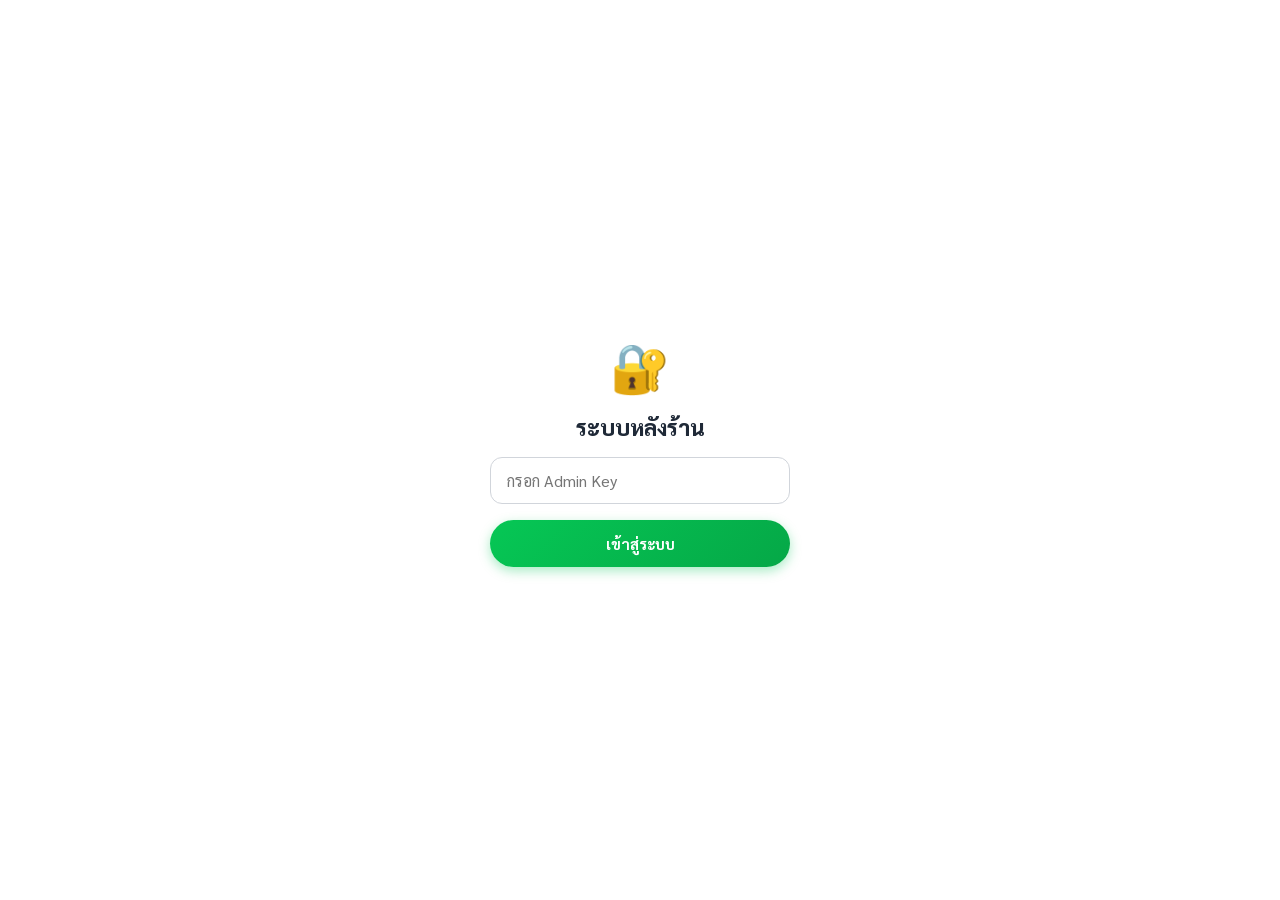
==== admin.html @ d2dc64ea "Add files via upload" ====
<!DOCTYPE html>
<html lang="th">
<head>
  <meta charset="UTF-8">
  <meta name="viewport" content="width=device-width, initial-scale=1.0">
  <title>Admin - ระบบหลังร้าน</title>
  <link rel="stylesheet" href="css/style.css">
  <style>
    body { max-width: 100%; background: var(--color-gray-100); }
    .filter-bar {
      display: flex; gap: 8px; padding: 12px 16px;
      background: white; align-items: center;
      border-bottom: 1px solid var(--color-gray-100);
      flex-wrap: wrap;
    }
    .filter-date {
      flex: 1; min-width: 140px;
      border: 1.5px solid var(--color-gray-200, #E5E7EB);
      border-radius: 8px; padding: 8px 10px;
      font-family: var(--font-main); font-size: 14px;
      color: var(--color-gray-900);
    }
    .btn-refresh {
      background: var(--color-primary); color: white;
      border: none; border-radius: 8px;
      padding: 8px 16px; font-family: var(--font-main);
      font-size: 14px; font-weight: 700; cursor: pointer;
    }
    .tab-bar {
      display: flex; background: white;
      border-bottom: 1px solid var(--color-gray-100);
    }
    .tab-btn-admin {
      flex: 1; padding: 12px;
      font-family: var(--font-main); font-size: 14px; font-weight: 600;
      border: none; background: none; cursor: pointer;
      color: var(--color-gray-500);
      border-bottom: 2px solid transparent;
    }
    .tab-btn-admin.active { color: var(--color-primary); border-bottom-color: var(--color-primary); }
    .tab-content { display: none; }
    .tab-content.active { display: block; }

    /* Menu toggle */
    .menu-admin-item {
      background: white; border-radius: 12px;
      padding: 14px; display: flex; align-items: center; gap: 12px;
      box-shadow: var(--shadow-card); margin-bottom: 8px;
    }
    .menu-admin-img {
      width: 52px; height: 52px; border-radius: 8px;
      object-fit: cover; background: var(--color-gray-100);
      flex-shrink: 0; font-size: 26px;
      display: flex; align-items: center; justify-content: center;
    }
    .menu-admin-info { flex: 1; }
    .menu-admin-name { font-weight: 700; font-size: 15px; }
    .menu-admin-price { font-size: 13px; color: var(--color-primary-dark); font-weight: 600; }
    .toggle-switch {
      position: relative; width: 48px; height: 26px;
      flex-shrink: 0;
    }
    .toggle-switch input { opacity: 0; width: 0; height: 0; }
    .toggle-slider {
      position: absolute; inset: 0;
      background: var(--color-gray-300);
      border-radius: 13px; cursor: pointer;
      transition: .2s;
    }
    .toggle-slider::before {
      content: ''; position: absolute;
      height: 20px; width: 20px;
      left: 3px; bottom: 3px;
      background: white; border-radius: 50%;
      transition: .2s; box-shadow: 0 1px 4px rgba(0,0,0,0.2);
    }
    input:checked + .toggle-slider { background: var(--color-primary); }
    input:checked + .toggle-slider::before { transform: translateX(22px); }

    #admin-login {
      position: fixed; inset: 0; background: white;
      display: flex; flex-direction: column;
      align-items: center; justify-content: center; gap: 16px;
      z-index: 999; padding: 32px;
    }
  </style>
</head>
<body>

<!-- Login Gate -->
<div id="admin-login">
  <div style="font-size:48px;">🔐</div>
  <h1 style="font-size:22px; font-weight:800;">ระบบหลังร้าน</h1>
  <input type="password" id="admin-key-input" placeholder="กรอก Admin Key"
    style="
      width:100%; max-width:300px; padding:12px 16px;
      border:1.5px solid var(--color-gray-300); border-radius:12px;
      font-family:var(--font-main); font-size:16px;
    ">
  <button onclick="AdminPage.login()" class="btn btn-primary" style="max-width:300px;">
    เข้าสู่ระบบ
  </button>
  <div id="login-error" style="color:var(--color-danger);font-size:14px;display:none;">
    Admin Key ไม่ถูกต้อง
  </div>
</div>

<!-- Admin UI -->
<div id="admin-ui" style="display:none;">

  <!-- Header -->
  <div class="admin-header">
    <div class="admin-title">🏪 ระบบหลังร้าน</div>
    <div class="admin-subtitle" id="admin-date">วันนี้</div>
  </div>

  <!-- Stats -->
  <div class="stats-grid" id="stats-grid">
    <div class="stat-card">
      <div class="stat-label">ออเดอร์วันนี้</div>
      <div class="stat-value" id="stat-orders">–</div>
      <div class="stat-unit">รายการ</div>
    </div>
    <div class="stat-card">
      <div class="stat-label">ยอดขาย</div>
      <div class="stat-value" id="stat-revenue">–</div>
      <div class="stat-unit">บาท</div>
    </div>
    <div class="stat-card">
      <div class="stat-label">กำลังทำ</div>
      <div class="stat-value cooking" id="stat-cooking" style="color:var(--color-secondary)">–</div>
      <div class="stat-unit">รายการ</div>
    </div>
    <div class="stat-card">
      <div class="stat-label">เสร็จแล้ว</div>
      <div class="stat-value" id="stat-done" style="color:var(--color-success)">–</div>
      <div class="stat-unit">รายการ</div>
    </div>
  </div>

  <!-- Filter -->
  <div class="filter-bar">
    <input type="date" class="filter-date" id="filter-date">
    <button class="btn-refresh" onclick="AdminPage.loadOrders()">🔄 โหลด</button>
    <a href="kitchen.html" style="
      background:var(--color-dark); color:white; border-radius:8px;
      padding:8px 14px; font-size:14px; font-weight:700;
    ">👨‍🍳 จอครัว</a>
  </div>

  <!-- Tabs -->
  <div class="tab-bar">
    <button class="tab-btn-admin active" onclick="AdminPage.switchTab('orders', this)">📋 ออเดอร์</button>
    <button class="tab-btn-admin" onclick="AdminPage.switchTab('menu', this)">🍽️ เมนู</button>
  </div>

  <!-- Orders Tab -->
  <div class="tab-content active" id="tab-orders">
    <div class="orders-section" id="orders-list" style="padding-top:16px;">
      <div class="text-center" style="padding:40px;"><div class="loading-spinner" style="margin:0 auto;"></div></div>
    </div>
  </div>

  <!-- Menu Tab -->
  <div class="tab-content" id="tab-menu">
    <div style="padding:16px;" id="menu-admin-list">
      <div class="text-center" style="padding:40px;"><div class="loading-spinner" style="margin:0 auto;"></div></div>
    </div>
  </div>

</div>

<script src="js/cart.js"></script>
<script src="js/api.js"></script>
<script src="js/app.js"></script>
<script>
const AdminPage = (() => {
  let adminKey = '';

  const STATUS_LABELS = {
    pending: { label: 'รอยืนยัน', badge: 'badge-pending', next: 'cooking', nextLabel: '▶ เริ่มทำ' },
    paid:    { label: 'ชำระแล้ว', badge: 'badge-paid',    next: 'cooking', nextLabel: '▶ เริ่มทำ' },
    cooking: { label: 'กำลังทำ',  badge: 'badge-cooking', next: 'done',    nextLabel: '✅ เสร็จแล้ว' },
    done:    { label: 'เสร็จแล้ว',badge: 'badge-done',    next: null,      nextLabel: '' },
  };

  function login() {
    const key = document.getElementById('admin-key-input').value.trim();
    if (!key) return;
    adminKey = key;
    APP_CONFIG.ADMIN_KEY = key;

    // Test with API
    API.getSalesReport(key).then(() => {
      document.getElementById('admin-login').style.display = 'none';
      document.getElementById('admin-ui').style.display = 'block';
      loadAll();
    }).catch(() => {
      document.getElementById('login-error').style.display = 'block';
      adminKey = '';
    });
  }

  function loadAll() {
    // Set today's date
    const today = new Date().toISOString().slice(0, 10);
    document.getElementById('filter-date').value = today;
    document.getElementById('admin-date').textContent = formatDate(today);

    loadOrders();
    loadMenu();
  }

  async function loadOrders() {
    const dateEl = document.getElementById('filter-date');
    const date = dateEl.value;
    const container = document.getElementById('orders-list');
    container.innerHTML = `<div class="text-center" style="padding:40px;"><div class="loading-spinner" style="margin:0 auto;"></div></div>`;

    try {
      const result = await API.getOrders(adminKey, date);
      const { orders, stats } = result;

      // Update stats
      document.getElementById('stat-orders').textContent = stats.totalOrders;
      document.getElementById('stat-revenue').textContent = Math.round(stats.totalRevenue).toLocaleString('th-TH');
      document.getElementById('stat-cooking').textContent = orders.filter(o => o.status === 'cooking').length;
      document.getElementById('stat-done').textContent = orders.filter(o => o.status === 'done').length;

      if (orders.length === 0) {
        container.innerHTML = `<div class="text-center" style="padding:60px; color:var(--color-gray-500);">ไม่มีออเดอร์วันนี้</div>`;
        return;
      }

      container.innerHTML = orders.map(o => {
        const s = STATUS_LABELS[o.status] || STATUS_LABELS.pending;
        const items = (o.items || []).map(i => `${i.menuName} × ${i.quantity}`).join(', ');
        return `
          <div class="order-card status-${o.status}" id="oc-${o.orderId}">
            <div class="order-card-header">
              <div>
                <div class="order-card-id">#${o.orderId}</div>
                <div class="order-card-time">${formatTime(o.createdAt)} · ${o.customerName}</div>
              </div>
              <span class="status-badge ${s.badge}">${s.label}</span>
            </div>
            <div class="order-card-body">
              <div class="order-card-items">${items}</div>
              ${o.note ? `<div style="font-size:12px;color:var(--color-gray-500);margin-top:4px;">📝 ${o.note}</div>` : ''}
              <div class="order-card-total">${formatPrice(o.totalPrice)}
                <span style="font-size:12px;font-weight:400;color:${o.paymentStatus==='paid'?'var(--color-success)':'var(--color-warning)'}">
                  · ${o.paymentStatus === 'paid' ? '✅ ชำระแล้ว' : '⏳ รอชำระ'}
                </span>
              </div>
            </div>
            <div class="order-card-footer">
              ${s.next ? `<button class="btn-sm btn-sm-primary" onclick="AdminPage.updateStatus('${o.orderId}','${s.next}')">${s.nextLabel}</button>` : ''}
              <button class="btn-sm btn-sm-outline" onclick="AdminPage.loadOrders()">🔄</button>
            </div>
          </div>
        `;
      }).join('');

    } catch(err) {
      container.innerHTML = `<div class="text-center" style="padding:40px; color:var(--color-danger);">โหลดไม่สำเร็จ: ${err.message}</div>`;
    }
  }

  async function loadMenu() {
    const container = document.getElementById('menu-admin-list');
    try {
      const result = await API.getMenu(true);
      const items = result.items || [];
      container.innerHTML = items.map(item => `
        <div class="menu-admin-item">
          <div class="menu-admin-img">
            ${item.image_url
              ? `<img src="${item.image_url}" alt="${item.name}" style="width:52px;height:52px;object-fit:cover;border-radius:8px;">`
              : '🍽️'}
          </div>
          <div class="menu-admin-info">
            <div class="menu-admin-name">${item.name}</div>
            <div class="menu-admin-price">${formatPrice(item.price)}</div>
          </div>
          <label class="toggle-switch">
            <input type="checkbox" ${item.status === 'active' ? 'checked' : ''}
              onchange="AdminPage.toggleMenu('${item.id}', this.checked)">
            <span class="toggle-slider"></span>
          </label>
        </div>
      `).join('');
    } catch(err) {
      container.innerHTML = `<div style="color:var(--color-danger);">โหลดเมนูไม่สำเร็จ</div>`;
    }
  }

  async function updateStatus(orderId, status) {
    try {
      await API.updateOrderStatus(adminKey, orderId, status);
      Toast.success('อัปเดตสถานะแล้ว');
      loadOrders();
    } catch(err) {
      Toast.error('เกิดข้อผิดพลาด: ' + err.message);
    }
  }

  async function toggleMenu(menuId, isActive) {
    try {
      const status = isActive ? 'active' : 'inactive';
      await API.updateMenuStatus(adminKey, menuId, status);
      Toast.success(isActive ? 'เปิดใช้งานเมนูแล้ว' : 'ปิดเมนูแล้ว');
    } catch(err) {
      Toast.error('เกิดข้อผิดพลาด');
      loadMenu(); // revert
    }
  }

  function switchTab(tab, btn) {
    document.querySelectorAll('.tab-btn-admin').forEach(b => b.classList.remove('active'));
    document.querySelectorAll('.tab-content').forEach(t => t.classList.remove('active'));
    btn.classList.add('active');
    document.getElementById('tab-' + tab).classList.add('active');
  }

  // Auto-refresh orders every 60s
  setInterval(() => {
    if (adminKey) loadOrders();
  }, 60000);

  document.addEventListener('DOMContentLoaded', () => {
    document.getElementById('admin-key-input').addEventListener('keydown', e => {
      if (e.key === 'Enter') login();
    });
  });

  return { login, loadOrders, loadMenu, updateStatus, toggleMenu, switchTab };
})();
</script>
</body>
</html>
---- css/style.css ----
/* =============================================
   LINE Mini App Restaurant System - style.css
   ============================================= */

@import url('https://fonts.googleapis.com/css2?family=Sarabun:wght@300;400;500;600;700&family=Noto+Sans+Thai:wght@300;400;500;600;700&display=swap');

:root {
  --color-primary: #06C755;
  --color-primary-dark: #05A847;
  --color-primary-light: #E8F9EE;
  --color-secondary: #FF6B35;
  --color-dark: #1A1A2E;
  --color-gray-900: #1F2937;
  --color-gray-700: #374151;
  --color-gray-500: #6B7280;
  --color-gray-300: #D1D5DB;
  --color-gray-100: #F3F4F6;
  --color-white: #FFFFFF;
  --color-danger: #EF4444;
  --color-warning: #F59E0B;
  --color-info: #3B82F6;
  --color-success: #10B981;

  --font-main: 'Sarabun', 'Noto Sans Thai', sans-serif;

  --shadow-sm: 0 1px 3px rgba(0,0,0,0.08);
  --shadow-md: 0 4px 12px rgba(0,0,0,0.1);
  --shadow-lg: 0 8px 24px rgba(0,0,0,0.12);
  --shadow-card: 0 2px 8px rgba(0,0,0,0.06);

  --radius-sm: 8px;
  --radius-md: 12px;
  --radius-lg: 16px;
  --radius-xl: 24px;
  --radius-full: 9999px;

  --bottom-nav-height: 64px;
  --header-height: 56px;
  --safe-area-bottom: env(safe-area-inset-bottom, 0px);
}

/* ===== RESET & BASE ===== */
*, *::before, *::after { box-sizing: border-box; margin: 0; padding: 0; }

html {
  font-size: 16px;
  -webkit-text-size-adjust: 100%;
}

body {
  font-family: var(--font-main);
  background: var(--color-gray-100);
  color: var(--color-gray-900);
  min-height: 100vh;
  max-width: 480px;
  margin: 0 auto;
  position: relative;
  overflow-x: hidden;
}

img { max-width: 100%; display: block; }
a { text-decoration: none; color: inherit; }
button { font-family: inherit; cursor: pointer; border: none; background: none; }
input, select, textarea { font-family: inherit; }

/* ===== LOADING SCREEN ===== */
.loading-screen {
  position: fixed; inset: 0;
  background: var(--color-white);
  display: flex; flex-direction: column;
  align-items: center; justify-content: center;
  z-index: 9999;
  gap: 16px;
}

.loading-logo {
  width: 80px; height: 80px;
  background: var(--color-primary);
  border-radius: var(--radius-xl);
  display: flex; align-items: center; justify-content: center;
  font-size: 40px;
  animation: pulse 1.5s ease-in-out infinite;
}

@keyframes pulse {
  0%, 100% { transform: scale(1); }
  50% { transform: scale(1.05); }
}

.loading-spinner {
  width: 32px; height: 32px;
  border: 3px solid var(--color-gray-200, #E5E7EB);
  border-top-color: var(--color-primary);
  border-radius: 50%;
  animation: spin 0.8s linear infinite;
}

@keyframes spin { to { transform: rotate(360deg); } }

/* ===== HEADER ===== */
.app-header {
  position: sticky; top: 0; z-index: 100;
  background: var(--color-white);
  height: var(--header-height);
  display: flex; align-items: center; justify-content: space-between;
  padding: 0 16px;
  box-shadow: var(--shadow-sm);
}

.header-title {
  font-size: 18px; font-weight: 700;
  color: var(--color-gray-900);
}

.header-back {
  width: 36px; height: 36px;
  display: flex; align-items: center; justify-content: center;
  border-radius: var(--radius-full);
  color: var(--color-gray-700);
  font-size: 20px;
}

.header-action {
  position: relative;
  width: 36px; height: 36px;
  display: flex; align-items: center; justify-content: center;
}

.cart-badge {
  position: absolute; top: 0; right: 0;
  background: var(--color-danger);
  color: white;
  width: 18px; height: 18px;
  border-radius: var(--radius-full);
  font-size: 11px; font-weight: 700;
  display: flex; align-items: center; justify-content: center;
  display: none;
}

.cart-badge.show { display: flex; }

/* ===== BOTTOM NAVIGATION ===== */
.bottom-nav {
  position: fixed; bottom: 0; left: 50%; transform: translateX(-50%);
  width: 100%; max-width: 480px;
  background: var(--color-white);
  border-top: 1px solid var(--color-gray-200, #E5E7EB);
  height: calc(var(--bottom-nav-height) + var(--safe-area-bottom));
  padding-bottom: var(--safe-area-bottom);
  display: flex;
  z-index: 100;
  box-shadow: 0 -4px 12px rgba(0,0,0,0.08);
}

.nav-item {
  flex: 1;
  display: flex; flex-direction: column;
  align-items: center; justify-content: center;
  gap: 4px;
  color: var(--color-gray-500);
  font-size: 12px; font-weight: 500;
  transition: color 0.2s;
  position: relative;
}

.nav-item.active { color: var(--color-primary); }
.nav-item .nav-icon { font-size: 22px; }

.nav-cart-badge {
  position: absolute; top: 6px; right: calc(50% - 18px);
  background: var(--color-danger);
  color: white;
  min-width: 16px; height: 16px;
  border-radius: var(--radius-full);
  font-size: 10px; font-weight: 700;
  display: none; align-items: center; justify-content: center;
  padding: 0 4px;
}

.nav-cart-badge.show { display: flex; }

/* ===== PAGE WRAPPER ===== */
.page {
  min-height: 100vh;
  padding-bottom: calc(var(--bottom-nav-height) + var(--safe-area-bottom) + 16px);
}

.page-content { padding: 0 16px 16px; }

/* ===== HERO BANNER ===== */
.hero-banner {
  background: linear-gradient(135deg, #06C755 0%, #05A847 50%, #048A3A 100%);
  padding: 24px 16px 32px;
  color: white;
  position: relative;
  overflow: hidden;
}

.hero-banner::before {
  content: '';
  position: absolute; top: -40px; right: -40px;
  width: 200px; height: 200px;
  border-radius: 50%;
  background: rgba(255,255,255,0.08);
}

.hero-banner::after {
  content: '';
  position: absolute; bottom: -60px; left: -30px;
  width: 160px; height: 160px;
  border-radius: 50%;
  background: rgba(255,255,255,0.05);
}

.hero-greeting {
  font-size: 14px; opacity: 0.9; margin-bottom: 4px;
}

.hero-title {
  font-size: 24px; font-weight: 700; margin-bottom: 8px;
}

.hero-subtitle {
  font-size: 13px; opacity: 0.8;
}

/* ===== CATEGORY TABS ===== */
.category-tabs {
  display: flex;
  gap: 8px;
  padding: 16px 16px 0;
  overflow-x: auto;
  scrollbar-width: none;
  -ms-overflow-style: none;
}

.category-tabs::-webkit-scrollbar { display: none; }

.tab-btn {
  flex-shrink: 0;
  padding: 8px 16px;
  border-radius: var(--radius-full);
  font-size: 13px; font-weight: 600;
  background: var(--color-white);
  color: var(--color-gray-600, #4B5563);
  border: 1.5px solid var(--color-gray-200, #E5E7EB);
  transition: all 0.2s;
  white-space: nowrap;
}

.tab-btn.active {
  background: var(--color-primary);
  color: white;
  border-color: var(--color-primary);
}

/* ===== MENU GRID ===== */
.menu-section { padding: 16px 16px 0; }

.section-title {
  font-size: 16px; font-weight: 700;
  color: var(--color-gray-900);
  margin-bottom: 12px;
}

.menu-grid {
  display: grid;
  grid-template-columns: repeat(2, 1fr);
  gap: 12px;
}

/* ===== MENU CARD ===== */
.menu-card {
  background: var(--color-white);
  border-radius: var(--radius-lg);
  overflow: hidden;
  box-shadow: var(--shadow-card);
  transition: transform 0.2s, box-shadow 0.2s;
  position: relative;
}

.menu-card:active { transform: scale(0.98); }

.menu-card-img-wrap {
  width: 100%; aspect-ratio: 1;
  background: var(--color-gray-100);
  overflow: hidden;
  position: relative;
}

.menu-card-img-wrap img {
  width: 100%; height: 100%;
  object-fit: cover;
  transition: transform 0.3s;
}

.menu-card:hover .menu-card-img-wrap img { transform: scale(1.04); }

.menu-card-img-placeholder {
  width: 100%; height: 100%;
  display: flex; align-items: center; justify-content: center;
  font-size: 48px;
  background: linear-gradient(135deg, #f0fdf4, #dcfce7);
}

.menu-card-body { padding: 10px 12px 12px; }

.menu-card-name {
  font-size: 13px; font-weight: 600;
  color: var(--color-gray-900);
  line-height: 1.3;
  margin-bottom: 4px;
  display: -webkit-box;
  -webkit-line-clamp: 2;
  -webkit-box-orient: vertical;
  overflow: hidden;
}

.menu-card-desc {
  font-size: 11px;
  color: var(--color-gray-500);
  margin-bottom: 8px;
  display: -webkit-box;
  -webkit-line-clamp: 1;
  -webkit-box-orient: vertical;
  overflow: hidden;
}

.menu-card-footer {
  display: flex; align-items: center; justify-content: space-between;
}

.menu-card-price {
  font-size: 16px; font-weight: 700;
  color: var(--color-primary-dark);
}

.menu-card-price span { font-size: 11px; font-weight: 400; color: var(--color-gray-500); }

/* ===== ADD TO CART BUTTON ===== */
.btn-add-cart {
  width: 32px; height: 32px;
  border-radius: var(--radius-full);
  background: var(--color-primary);
  color: white;
  font-size: 20px;
  display: flex; align-items: center; justify-content: center;
  box-shadow: 0 2px 8px rgba(6,199,85,0.4);
  transition: all 0.2s;
  line-height: 1;
}

.btn-add-cart:active { transform: scale(0.9); }

/* Item counter in card */
.item-counter {
  display: none;
  align-items: center; gap: 4px;
}

.item-counter.show { display: flex; }

.counter-btn {
  width: 28px; height: 28px;
  border-radius: var(--radius-full);
  background: var(--color-gray-100);
  color: var(--color-gray-700);
  font-size: 16px;
  display: flex; align-items: center; justify-content: center;
  font-weight: 700;
  transition: background 0.15s;
}

.counter-btn:active { background: var(--color-gray-300); }

.counter-minus { background: var(--color-primary-light); color: var(--color-primary-dark); }
.counter-plus { background: var(--color-primary); color: white; }

.counter-qty {
  font-size: 14px; font-weight: 700;
  min-width: 24px; text-align: center;
  color: var(--color-gray-900);
}

/* ===== CART PAGE ===== */
.cart-empty {
  text-align: center; padding: 80px 24px;
}

.cart-empty-icon { font-size: 64px; margin-bottom: 16px; }
.cart-empty-title { font-size: 18px; font-weight: 700; margin-bottom: 8px; }
.cart-empty-text { font-size: 14px; color: var(--color-gray-500); }

.cart-list { display: flex; flex-direction: column; gap: 0; }

.cart-item {
  background: var(--color-white);
  display: flex; align-items: center; gap: 12px;
  padding: 14px 16px;
  border-bottom: 1px solid var(--color-gray-100);
  animation: slideIn 0.2s ease-out;
}

@keyframes slideIn {
  from { opacity: 0; transform: translateX(-10px); }
  to { opacity: 1; transform: translateX(0); }
}

.cart-item-img {
  width: 56px; height: 56px;
  border-radius: var(--radius-md);
  object-fit: cover;
  background: var(--color-gray-100);
  flex-shrink: 0;
}

.cart-item-info { flex: 1; min-width: 0; }

.cart-item-name {
  font-size: 14px; font-weight: 600;
  color: var(--color-gray-900);
  margin-bottom: 4px;
  white-space: nowrap; overflow: hidden; text-overflow: ellipsis;
}

.cart-item-price {
  font-size: 13px; color: var(--color-primary-dark); font-weight: 600;
}

.cart-item-controls {
  display: flex; align-items: center; gap: 8px;
  flex-shrink: 0;
}

.cart-item-qty {
  font-size: 15px; font-weight: 700;
  min-width: 28px; text-align: center;
  color: var(--color-gray-900);
}

.btn-qty {
  width: 30px; height: 30px;
  border-radius: var(--radius-full);
  font-size: 16px; font-weight: 700;
  display: flex; align-items: center; justify-content: center;
  transition: all 0.15s;
}

.btn-qty-minus {
  background: var(--color-gray-100);
  color: var(--color-gray-700);
}

.btn-qty-minus.danger { background: #FEE2E2; color: var(--color-danger); }
.btn-qty-plus { background: var(--color-primary); color: white; }

/* ===== ORDER SUMMARY BAR ===== */
.order-summary-bar {
  position: fixed; bottom: 0; left: 50%; transform: translateX(-50%);
  width: 100%; max-width: 480px;
  background: var(--color-white);
  padding: 12px 16px calc(12px + var(--safe-area-bottom));
  box-shadow: 0 -4px 16px rgba(0,0,0,0.1);
  z-index: 100;
  display: none;
}

.order-summary-bar.show { display: block; }

.summary-row {
  display: flex; justify-content: space-between; align-items: center;
  margin-bottom: 4px;
  font-size: 13px; color: var(--color-gray-600, #4B5563);
}

.summary-total {
  font-size: 18px; font-weight: 700;
  color: var(--color-gray-900);
}

.summary-total-label { font-size: 13px; color: var(--color-gray-500); font-weight: 400; }

/* ===== BUTTONS ===== */
.btn {
  display: inline-flex; align-items: center; justify-content: center; gap: 8px;
  padding: 14px 24px;
  border-radius: var(--radius-full);
  font-size: 15px; font-weight: 700;
  font-family: var(--font-main);
  cursor: pointer; border: none;
  transition: all 0.2s;
  width: 100%;
}

.btn:active { transform: scale(0.98); }
.btn:disabled { opacity: 0.5; cursor: not-allowed; }

.btn-primary {
  background: linear-gradient(135deg, var(--color-primary), var(--color-primary-dark));
  color: white;
  box-shadow: 0 4px 12px rgba(6,199,85,0.35);
}

.btn-primary:active { box-shadow: 0 2px 6px rgba(6,199,85,0.25); }

.btn-outline {
  background: transparent;
  color: var(--color-primary);
  border: 2px solid var(--color-primary);
}

.btn-danger {
  background: var(--color-danger);
  color: white;
}

.btn-white {
  background: rgba(255,255,255,0.2);
  color: white;
  border: 2px solid rgba(255,255,255,0.5);
  backdrop-filter: blur(4px);
}

/* ===== CHECKOUT PAGE ===== */
.checkout-section {
  background: var(--color-white);
  border-radius: var(--radius-lg);
  padding: 16px;
  margin-bottom: 12px;
}

.checkout-section-title {
  font-size: 14px; font-weight: 700;
  color: var(--color-gray-500);
  text-transform: uppercase;
  letter-spacing: 0.05em;
  margin-bottom: 12px;
}

.order-items-list { display: flex; flex-direction: column; gap: 8px; }

.order-item-row {
  display: flex; justify-content: space-between; align-items: center;
  font-size: 14px;
}

.order-item-name { color: var(--color-gray-700); }
.order-item-qty { color: var(--color-gray-500); font-size: 13px; }
.order-item-subtotal { font-weight: 600; color: var(--color-gray-900); }

.divider {
  border: none; border-top: 1px solid var(--color-gray-100);
  margin: 12px 0;
}

.price-breakdown { display: flex; flex-direction: column; gap: 6px; }

.price-row {
  display: flex; justify-content: space-between;
  font-size: 14px; color: var(--color-gray-600, #4B5563);
}

.price-row.total {
  font-size: 17px; font-weight: 700;
  color: var(--color-gray-900);
  padding-top: 8px;
  border-top: 2px solid var(--color-gray-100);
  margin-top: 4px;
}

.price-row.total .price-value { color: var(--color-primary-dark); }

/* Payment method card */
.payment-method {
  display: flex; align-items: center; gap: 12px;
  padding: 12px;
  border: 2px solid var(--color-primary);
  border-radius: var(--radius-md);
  background: var(--color-primary-light);
}

.payment-icon {
  width: 44px; height: 44px;
  background: var(--color-primary);
  border-radius: var(--radius-sm);
  display: flex; align-items: center; justify-content: center;
  font-size: 22px;
}

.payment-info { flex: 1; }
.payment-name { font-weight: 700; font-size: 15px; }
.payment-desc { font-size: 12px; color: var(--color-gray-500); }
.payment-check { color: var(--color-primary); font-size: 20px; }

/* ===== ORDER STATUS PAGE ===== */
.status-card {
  background: var(--color-white);
  border-radius: var(--radius-xl);
  padding: 24px;
  margin-bottom: 16px;
  box-shadow: var(--shadow-md);
  text-align: center;
}

.status-icon {
  font-size: 64px; margin-bottom: 16px;
  animation: bounceIn 0.5s ease-out;
}

@keyframes bounceIn {
  0% { transform: scale(0); }
  60% { transform: scale(1.15); }
  100% { transform: scale(1); }
}

.status-title {
  font-size: 22px; font-weight: 700;
  color: var(--color-gray-900);
  margin-bottom: 8px;
}

.status-subtitle { font-size: 14px; color: var(--color-gray-500); }

.order-id-badge {
  display: inline-block;
  background: var(--color-gray-100);
  color: var(--color-gray-700);
  font-size: 13px; font-weight: 600;
  padding: 6px 14px;
  border-radius: var(--radius-full);
  margin-top: 12px;
}

/* Progress stepper */
.progress-stepper {
  display: flex; align-items: flex-start;
  padding: 16px 0;
  position: relative;
}

.progress-stepper::before {
  content: '';
  position: absolute; top: 28px; left: 20px; right: 20px;
  height: 2px;
  background: var(--color-gray-200, #E5E7EB);
  z-index: 0;
}

.progress-fill {
  position: absolute; top: 28px; left: 20px;
  height: 2px;
  background: var(--color-primary);
  z-index: 1;
  transition: width 0.6s ease;
}

.step {
  flex: 1; display: flex; flex-direction: column;
  align-items: center; gap: 6px;
  position: relative; z-index: 2;
}

.step-dot {
  width: 16px; height: 16px;
  border-radius: 50%;
  background: var(--color-gray-300);
  border: 3px solid var(--color-white);
  box-shadow: 0 0 0 1px var(--color-gray-300);
  transition: all 0.3s;
}

.step.active .step-dot {
  background: var(--color-primary);
  box-shadow: 0 0 0 3px rgba(6,199,85,0.2);
}

.step.done .step-dot { background: var(--color-primary); }

.step-label {
  font-size: 10px; font-weight: 600;
  color: var(--color-gray-400, #9CA3AF);
  text-align: center;
  line-height: 1.2;
}

.step.active .step-label, .step.done .step-label { color: var(--color-primary-dark); }

/* ===== TOAST NOTIFICATION ===== */
.toast {
  position: fixed; top: 16px; left: 50%; transform: translateX(-50%) translateY(-80px);
  max-width: calc(100% - 32px);
  background: var(--color-gray-900);
  color: white;
  padding: 12px 20px;
  border-radius: var(--radius-full);
  font-size: 14px; font-weight: 500;
  z-index: 9999;
  transition: transform 0.3s cubic-bezier(0.34, 1.56, 0.64, 1);
  white-space: nowrap;
  box-shadow: var(--shadow-lg);
}

.toast.show { transform: translateX(-50%) translateY(0); }
.toast.success { background: var(--color-success); }
.toast.error { background: var(--color-danger); }

/* ===== SKELETON LOADER ===== */
.skeleton {
  background: linear-gradient(90deg, #f0f0f0 25%, #e0e0e0 50%, #f0f0f0 75%);
  background-size: 200% 100%;
  animation: shimmer 1.5s infinite;
  border-radius: var(--radius-sm);
}

@keyframes shimmer {
  0% { background-position: -200% 0; }
  100% { background-position: 200% 0; }
}

.skeleton-card {
  background: white;
  border-radius: var(--radius-lg);
  overflow: hidden;
}

.skeleton-img { width: 100%; aspect-ratio: 1; }
.skeleton-text { height: 14px; margin: 8px 12px 4px; }
.skeleton-text.short { width: 60%; }
.skeleton-price { height: 20px; width: 40%; margin: 8px 12px 12px; }

/* ===== ADMIN & KITCHEN ===== */
.admin-header {
  background: var(--color-dark);
  padding: 16px;
  color: white;
}

.admin-title { font-size: 20px; font-weight: 700; }
.admin-subtitle { font-size: 13px; opacity: 0.7; margin-top: 2px; }

.stats-grid {
  display: grid; grid-template-columns: repeat(2, 1fr);
  gap: 12px; padding: 16px;
}

.stat-card {
  background: var(--color-white);
  border-radius: var(--radius-lg);
  padding: 16px;
  box-shadow: var(--shadow-card);
}

.stat-label { font-size: 12px; color: var(--color-gray-500); font-weight: 600; text-transform: uppercase; letter-spacing: 0.04em; margin-bottom: 6px; }
.stat-value { font-size: 28px; font-weight: 800; color: var(--color-gray-900); }
.stat-unit { font-size: 13px; font-weight: 400; color: var(--color-gray-500); }

.orders-section { padding: 0 16px 16px; }

.order-card {
  background: var(--color-white);
  border-radius: var(--radius-lg);
  margin-bottom: 12px;
  overflow: hidden;
  box-shadow: var(--shadow-card);
  border-left: 4px solid var(--color-gray-300);
}

.order-card.status-pending { border-left-color: var(--color-warning); }
.order-card.status-paid { border-left-color: var(--color-info); }
.order-card.status-cooking { border-left-color: var(--color-secondary); }
.order-card.status-done { border-left-color: var(--color-success); }

.order-card-header {
  display: flex; justify-content: space-between; align-items: center;
  padding: 14px 16px;
  border-bottom: 1px solid var(--color-gray-100);
}

.order-card-id { font-size: 13px; font-weight: 700; color: var(--color-gray-700); }
.order-card-time { font-size: 12px; color: var(--color-gray-400, #9CA3AF); }
.order-card-body { padding: 12px 16px; }
.order-card-items { font-size: 13px; color: var(--color-gray-600, #4B5563); line-height: 1.7; }
.order-card-total { font-size: 15px; font-weight: 700; color: var(--color-gray-900); margin-top: 8px; }

.order-card-footer {
  padding: 10px 16px;
  border-top: 1px solid var(--color-gray-100);
  display: flex; gap: 8px; justify-content: flex-end;
}

/* Status badge */
.status-badge {
  display: inline-flex; align-items: center; gap: 4px;
  padding: 4px 10px;
  border-radius: var(--radius-full);
  font-size: 12px; font-weight: 700;
}

.badge-pending { background: #FEF3C7; color: #92400E; }
.badge-paid { background: #DBEAFE; color: #1E40AF; }
.badge-cooking { background: #FEE2E2; color: #991B1B; }
.badge-done { background: #D1FAE5; color: #065F46; }

/* Action button small */
.btn-sm {
  padding: 7px 14px;
  border-radius: var(--radius-full);
  font-size: 12px; font-weight: 700;
  cursor: pointer; border: none;
  font-family: var(--font-main);
  transition: all 0.15s;
}

.btn-sm:active { transform: scale(0.96); }
.btn-sm-primary { background: var(--color-primary); color: white; }
.btn-sm-outline { background: transparent; border: 1.5px solid var(--color-gray-300); color: var(--color-gray-700); }

/* ===== KITCHEN DISPLAY ===== */
.kitchen-page { background: #0F1117; min-height: 100vh; }
.kitchen-header {
  background: #1A1D2B;
  padding: 16px;
  display: flex; align-items: center; justify-content: space-between;
  border-bottom: 1px solid rgba(255,255,255,0.08);
}

.kitchen-title { font-size: 18px; font-weight: 700; color: white; }
.kitchen-clock { font-size: 24px; font-weight: 800; color: var(--color-primary); font-variant-numeric: tabular-nums; }

.kitchen-grid {
  display: grid;
  grid-template-columns: repeat(auto-fill, minmax(260px, 1fr));
  gap: 16px;
  padding: 16px;
}

.kitchen-card {
  background: #1A1D2B;
  border-radius: var(--radius-lg);
  overflow: hidden;
  border: 1px solid rgba(255,255,255,0.08);
  animation: newOrder 0.5s ease-out;
}

@keyframes newOrder {
  from { opacity: 0; transform: translateY(20px) scale(0.96); }
  to { opacity: 1; transform: translateY(0) scale(1); }
}

.kitchen-card.urgent { border-color: var(--color-secondary); animation: urgentPulse 2s ease-in-out infinite; }

@keyframes urgentPulse {
  0%, 100% { box-shadow: 0 0 0 0 rgba(255,107,53,0); }
  50% { box-shadow: 0 0 0 4px rgba(255,107,53,0.3); }
}

.kitchen-card-header {
  background: rgba(255,255,255,0.05);
  padding: 12px 16px;
  display: flex; justify-content: space-between; align-items: center;
}

.kitchen-order-id { font-size: 16px; font-weight: 800; color: white; }
.kitchen-order-time { font-size: 12px; color: rgba(255,255,255,0.5); }
.kitchen-card-body { padding: 14px 16px; }

.kitchen-item {
  display: flex; align-items: center; gap: 10px;
  padding: 8px 0;
  border-bottom: 1px solid rgba(255,255,255,0.05);
}

.kitchen-item:last-child { border-bottom: none; }

.kitchen-item-qty {
  width: 32px; height: 32px;
  background: var(--color-primary);
  border-radius: var(--radius-sm);
  display: flex; align-items: center; justify-content: center;
  font-size: 15px; font-weight: 800; color: white;
  flex-shrink: 0;
}

.kitchen-item-name { font-size: 15px; font-weight: 600; color: white; flex: 1; }

.kitchen-card-footer { padding: 12px 16px; }

.btn-done {
  width: 100%; padding: 12px;
  border-radius: var(--radius-md);
  background: var(--color-primary);
  color: white; font-size: 15px; font-weight: 700;
  border: none; cursor: pointer;
  display: flex; align-items: center; justify-content: center; gap: 8px;
  font-family: var(--font-main);
  transition: all 0.2s;
  box-shadow: 0 4px 12px rgba(6,199,85,0.3);
}

.btn-done:active { transform: scale(0.98); }

.kitchen-empty {
  grid-column: 1/-1;
  text-align: center; padding: 80px 24px;
  color: rgba(255,255,255,0.4);
}

.kitchen-empty-icon { font-size: 64px; margin-bottom: 16px; }
.kitchen-empty-text { font-size: 18px; font-weight: 600; }

/* ===== MODAL ===== */
.modal-overlay {
  position: fixed; inset: 0;
  background: rgba(0,0,0,0.5);
  z-index: 200;
  display: none;
  align-items: flex-end;
  justify-content: center;
  backdrop-filter: blur(4px);
}

.modal-overlay.show { display: flex; }

.modal {
  background: var(--color-white);
  border-radius: var(--radius-xl) var(--radius-xl) 0 0;
  width: 100%; max-width: 480px;
  max-height: 85vh;
  overflow-y: auto;
  padding: 24px;
  animation: slideUp 0.3s cubic-bezier(0.34, 1.56, 0.64, 1);
}

@keyframes slideUp {
  from { transform: translateY(100%); }
  to { transform: translateY(0); }
}

.modal-handle {
  width: 40px; height: 4px;
  background: var(--color-gray-300);
  border-radius: var(--radius-full);
  margin: -12px auto 20px;
}

/* ===== UTILITY ===== */
.text-center { text-align: center; }
.mt-8 { margin-top: 8px; }
.mt-16 { margin-top: 16px; }
.mt-24 { margin-top: 24px; }
.mb-8 { margin-bottom: 8px; }
.mb-16 { margin-bottom: 16px; }
.gap-8 { gap: 8px; }
.flex { display: flex; }
.flex-col { flex-direction: column; }
.items-center { align-items: center; }
.justify-between { justify-content: space-between; }
.w-full { width: 100%; }
.font-bold { font-weight: 700; }

/* Hide scrollbars globally */
::-webkit-scrollbar { width: 0; height: 0; }

/* Smooth transitions */
* { -webkit-tap-highlight-color: transparent; }
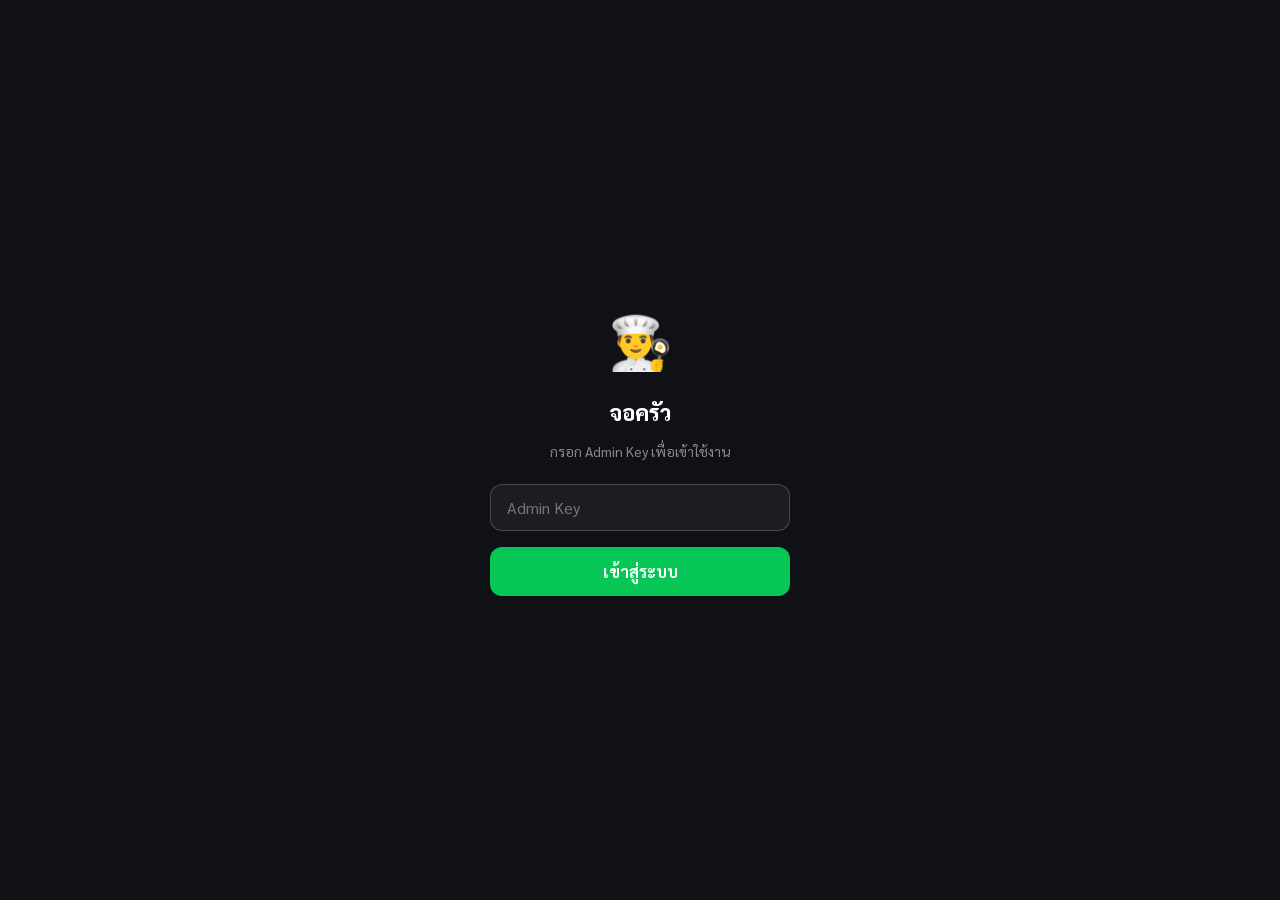
==== commit 2a63c6a4: "Update admin.html" ====
--- a/admin.html
+++ b/admin.html
@@ -3,337 +3,394 @@
 <head>
   <meta charset="UTF-8">
   <meta name="viewport" content="width=device-width, initial-scale=1.0">
-  <title>Admin - ระบบหลังร้าน</title>
+  <title>จอครัว - Kitchen Display</title>
   <link rel="stylesheet" href="css/style.css">
   <style>
-    body { max-width: 100%; background: var(--color-gray-100); }
-    .filter-bar {
-      display: flex; gap: 8px; padding: 12px 16px;
-      background: white; align-items: center;
-      border-bottom: 1px solid var(--color-gray-100);
-      flex-wrap: wrap;
-    }
-    .filter-date {
-      flex: 1; min-width: 140px;
-      border: 1.5px solid var(--color-gray-200, #E5E7EB);
-      border-radius: 8px; padding: 8px 10px;
-      font-family: var(--font-main); font-size: 14px;
-      color: var(--color-gray-900);
-    }
-    .btn-refresh {
-      background: var(--color-primary); color: white;
-      border: none; border-radius: 8px;
-      padding: 8px 16px; font-family: var(--font-main);
-      font-size: 14px; font-weight: 700; cursor: pointer;
-    }
-    .tab-bar {
-      display: flex; background: white;
-      border-bottom: 1px solid var(--color-gray-100);
-    }
-    .tab-btn-admin {
-      flex: 1; padding: 12px;
-      font-family: var(--font-main); font-size: 14px; font-weight: 600;
-      border: none; background: none; cursor: pointer;
-      color: var(--color-gray-500);
-      border-bottom: 2px solid transparent;
-    }
-    .tab-btn-admin.active { color: var(--color-primary); border-bottom-color: var(--color-primary); }
-    .tab-content { display: none; }
-    .tab-content.active { display: block; }
-
-    /* Menu toggle */
-    .menu-admin-item {
-      background: white; border-radius: 12px;
-      padding: 14px; display: flex; align-items: center; gap: 12px;
-      box-shadow: var(--shadow-card); margin-bottom: 8px;
-    }
-    .menu-admin-img {
-      width: 52px; height: 52px; border-radius: 8px;
-      object-fit: cover; background: var(--color-gray-100);
-      flex-shrink: 0; font-size: 26px;
-      display: flex; align-items: center; justify-content: center;
-    }
-    .menu-admin-info { flex: 1; }
-    .menu-admin-name { font-weight: 700; font-size: 15px; }
-    .menu-admin-price { font-size: 13px; color: var(--color-primary-dark); font-weight: 600; }
-    .toggle-switch {
-      position: relative; width: 48px; height: 26px;
-      flex-shrink: 0;
-    }
-    .toggle-switch input { opacity: 0; width: 0; height: 0; }
-    .toggle-slider {
-      position: absolute; inset: 0;
-      background: var(--color-gray-300);
-      border-radius: 13px; cursor: pointer;
-      transition: .2s;
-    }
-    .toggle-slider::before {
-      content: ''; position: absolute;
-      height: 20px; width: 20px;
-      left: 3px; bottom: 3px;
-      background: white; border-radius: 50%;
-      transition: .2s; box-shadow: 0 1px 4px rgba(0,0,0,0.2);
-    }
-    input:checked + .toggle-slider { background: var(--color-primary); }
-    input:checked + .toggle-slider::before { transform: translateX(22px); }
-
-    #admin-login {
-      position: fixed; inset: 0; background: white;
+    body { background: #0F1117; max-width: 100%; }
+    .kitchen-grid {
+      display: grid;
+      grid-template-columns: repeat(auto-fill, minmax(280px, 1fr));
+      gap: 16px; padding: 16px;
+    }
+    #kitchen-login {
+      position: fixed; inset: 0; background: #0F1117;
       display: flex; flex-direction: column;
       align-items: center; justify-content: center; gap: 16px;
       z-index: 999; padding: 32px;
     }
+    .kitchen-login-input {
+      width: 100%; max-width: 300px; padding: 12px 16px;
+      border: 1.5px solid rgba(255,255,255,0.2);
+      background: rgba(255,255,255,0.05);
+      border-radius: 12px; font-family: var(--font-main);
+      font-size: 16px; color: white; outline: none;
+    }
+    .kitchen-login-input:focus { border-color: var(--color-primary); }
+    .btn-kitchen-login {
+      width: 100%; max-width: 300px; padding: 14px;
+      background: var(--color-primary); color: white;
+      border: none; border-radius: 12px; font-family: var(--font-main);
+      font-size: 16px; font-weight: 700; cursor: pointer;
+    }
+    .kitchen-filter {
+      display: flex; gap: 8px; padding: 12px 16px;
+      background: rgba(255,255,255,0.05);
+      border-bottom: 1px solid rgba(255,255,255,0.05);
+      align-items: center;
+    }
+    .kfilter-btn {
+      padding: 6px 16px; border-radius: 999px;
+      font-family: var(--font-main); font-size: 13px; font-weight: 600;
+      cursor: pointer; border: 1.5px solid rgba(255,255,255,0.2);
+      background: transparent; color: rgba(255,255,255,0.6); transition: all 0.2s;
+    }
+    .kfilter-btn.active { background: var(--color-primary); border-color: var(--color-primary); color: white; }
+
+    /* ===== SOUND TOGGLE ===== */
+    .sound-toggle {
+      margin-left: auto;
+      display: flex; align-items: center; gap: 8px;
+    }
+    .sound-btn {
+      width: 40px; height: 40px; border-radius: 50%;
+      border: 1.5px solid rgba(255,255,255,0.2);
+      background: transparent; color: white;
+      font-size: 18px; cursor: pointer;
+      display: flex; align-items: center; justify-content: center;
+      transition: all 0.2s;
+    }
+    .sound-btn.on  { background: var(--color-primary); border-color: var(--color-primary); }
+    .sound-btn.off { background: rgba(239,68,68,0.3); border-color: #EF4444; }
+
+    /* ===== NEW ORDER FLASH ===== */
+    @keyframes newOrderFlash {
+      0%,100% { background: #1A1D2B; }
+      50%      { background: rgba(6,199,85,0.15); }
+    }
+    .kitchen-card.new-order {
+      animation: newOrder 0.5s ease-out, newOrderFlash 1s ease-in-out 3;
+    }
   </style>
 </head>
-<body>
-
-<!-- Login Gate -->
-<div id="admin-login">
-  <div style="font-size:48px;">🔐</div>
-  <h1 style="font-size:22px; font-weight:800;">ระบบหลังร้าน</h1>
-  <input type="password" id="admin-key-input" placeholder="กรอก Admin Key"
-    style="
-      width:100%; max-width:300px; padding:12px 16px;
-      border:1.5px solid var(--color-gray-300); border-radius:12px;
-      font-family:var(--font-main); font-size:16px;
-    ">
-  <button onclick="AdminPage.login()" class="btn btn-primary" style="max-width:300px;">
-    เข้าสู่ระบบ
-  </button>
-  <div id="login-error" style="color:var(--color-danger);font-size:14px;display:none;">
-    Admin Key ไม่ถูกต้อง
+<body class="kitchen-page">
+
+<!-- Login -->
+<div id="kitchen-login">
+  <div style="font-size:52px; margin-bottom:8px;">👨‍🍳</div>
+  <div style="font-size:22px; font-weight:800; color:white;">จอครัว</div>
+  <div style="font-size:14px; color:rgba(255,255,255,0.5); margin-bottom:8px;">กรอก Admin Key เพื่อเข้าใช้งาน</div>
+  <input type="password" class="kitchen-login-input" id="kitchen-key" placeholder="Admin Key">
+  <button class="btn-kitchen-login" onclick="KitchenDisplay.login()">เข้าสู่ระบบ</button>
+  <div id="kitchen-login-err" style="color:var(--color-danger);font-size:14px;display:none;">Admin Key ไม่ถูกต้อง</div>
+</div>
+
+<!-- Kitchen UI -->
+<div id="kitchen-ui" style="display:none;">
+
+  <div class="kitchen-header">
+    <div>
+      <div class="kitchen-title">👨‍🍳 จอครัว</div>
+      <div style="font-size:12px; color:rgba(255,255,255,0.5); margin-top:2px;" id="order-count">กำลังโหลด...</div>
+    </div>
+    <div class="kitchen-clock" id="kitchen-clock">00:00</div>
   </div>
-</div>
-
-<!-- Admin UI -->
-<div id="admin-ui" style="display:none;">
-
-  <!-- Header -->
-  <div class="admin-header">
-    <div class="admin-title">🏪 ระบบหลังร้าน</div>
-    <div class="admin-subtitle" id="admin-date">วันนี้</div>
-  </div>
-
-  <!-- Stats -->
-  <div class="stats-grid" id="stats-grid">
-    <div class="stat-card">
-      <div class="stat-label">ออเดอร์วันนี้</div>
-      <div class="stat-value" id="stat-orders">–</div>
-      <div class="stat-unit">รายการ</div>
-    </div>
-    <div class="stat-card">
-      <div class="stat-label">ยอดขาย</div>
-      <div class="stat-value" id="stat-revenue">–</div>
-      <div class="stat-unit">บาท</div>
-    </div>
-    <div class="stat-card">
-      <div class="stat-label">กำลังทำ</div>
-      <div class="stat-value cooking" id="stat-cooking" style="color:var(--color-secondary)">–</div>
-      <div class="stat-unit">รายการ</div>
-    </div>
-    <div class="stat-card">
-      <div class="stat-label">เสร็จแล้ว</div>
-      <div class="stat-value" id="stat-done" style="color:var(--color-success)">–</div>
-      <div class="stat-unit">รายการ</div>
+
+  <div class="kitchen-filter">
+    <button class="kfilter-btn active" onclick="KitchenDisplay.setFilter('active', this)">🔥 กำลังทำ</button>
+    <button class="kfilter-btn" onclick="KitchenDisplay.setFilter('paid', this)">✅ ชำระแล้ว</button>
+    <button class="kfilter-btn" onclick="KitchenDisplay.setFilter('all', this)">📋 ทั้งหมด</button>
+    <button class="kfilter-btn" onclick="KitchenDisplay.refresh()">🔄</button>
+    <!-- Sound Toggle -->
+    <div class="sound-toggle">
+      <button class="sound-btn on" id="sound-btn" onclick="KitchenDisplay.toggleSound()" title="เสียงแจ้งเตือน">
+        🔔
+      </button>
     </div>
   </div>
 
-  <!-- Filter -->
-  <div class="filter-bar">
-    <input type="date" class="filter-date" id="filter-date">
-    <button class="btn-refresh" onclick="AdminPage.loadOrders()">🔄 โหลด</button>
-    <a href="kitchen.html" style="
-      background:var(--color-dark); color:white; border-radius:8px;
-      padding:8px 14px; font-size:14px; font-weight:700;
-    ">👨‍🍳 จอครัว</a>
-  </div>
-
-  <!-- Tabs -->
-  <div class="tab-bar">
-    <button class="tab-btn-admin active" onclick="AdminPage.switchTab('orders', this)">📋 ออเดอร์</button>
-    <button class="tab-btn-admin" onclick="AdminPage.switchTab('menu', this)">🍽️ เมนู</button>
-  </div>
-
-  <!-- Orders Tab -->
-  <div class="tab-content active" id="tab-orders">
-    <div class="orders-section" id="orders-list" style="padding-top:16px;">
-      <div class="text-center" style="padding:40px;"><div class="loading-spinner" style="margin:0 auto;"></div></div>
+  <div class="kitchen-grid" id="kitchen-grid">
+    <div class="kitchen-empty">
+      <div class="kitchen-empty-icon">✨</div>
+      <div class="kitchen-empty-text">ยังไม่มีออเดอร์</div>
     </div>
   </div>
-
-  <!-- Menu Tab -->
-  <div class="tab-content" id="tab-menu">
-    <div style="padding:16px;" id="menu-admin-list">
-      <div class="text-center" style="padding:40px;"><div class="loading-spinner" style="margin:0 auto;"></div></div>
-    </div>
-  </div>
-
 </div>
 
 <script src="js/cart.js"></script>
 <script src="js/api.js"></script>
 <script src="js/app.js"></script>
 <script>
-const AdminPage = (() => {
+const KitchenDisplay = (() => {
   let adminKey = '';
-
-  const STATUS_LABELS = {
-    pending: { label: 'รอยืนยัน', badge: 'badge-pending', next: 'cooking', nextLabel: '▶ เริ่มทำ' },
-    paid:    { label: 'ชำระแล้ว', badge: 'badge-paid',    next: 'cooking', nextLabel: '▶ เริ่มทำ' },
-    cooking: { label: 'กำลังทำ',  badge: 'badge-cooking', next: 'done',    nextLabel: '✅ เสร็จแล้ว' },
-    done:    { label: 'เสร็จแล้ว',badge: 'badge-done',    next: null,      nextLabel: '' },
-  };
-
+  let allOrders = [];
+  let currentFilter = 'active';
+  let refreshTimer = null;
+  let soundEnabled = true;
+  let knownOrderIds = new Set(); // เก็บ ID ออเดอร์ที่เคยเห็นแล้ว
+  let audioCtx = null;
+  let isFirstLoad = true;
+
+  // ===== SOUND ENGINE (Web Audio API — ไม่ต้องใช้ไฟล์เสียง) =====
+  function getAudioCtx() {
+    if (!audioCtx) audioCtx = new (window.AudioContext || window.webkitAudioContext)();
+    return audioCtx;
+  }
+
+  function playSound(type) {
+    if (!soundEnabled) return;
+    try {
+      const ctx = getAudioCtx();
+
+      if (type === 'newOrder') {
+        // เสียง "ติ้ง ติ้ง ติ้ง" 3 ครั้ง
+        [0, 0.25, 0.5].forEach(delay => {
+          const osc = ctx.createOscillator();
+          const gain = ctx.createGain();
+          osc.connect(gain);
+          gain.connect(ctx.destination);
+          osc.frequency.value = 880;
+          osc.type = 'sine';
+          gain.gain.setValueAtTime(0, ctx.currentTime + delay);
+          gain.gain.linearRampToValueAtTime(0.4, ctx.currentTime + delay + 0.01);
+          gain.gain.exponentialRampToValueAtTime(0.001, ctx.currentTime + delay + 0.3);
+          osc.start(ctx.currentTime + delay);
+          osc.stop(ctx.currentTime + delay + 0.3);
+        });
+
+      } else if (type === 'urgent') {
+        // เสียงแจ้งเตือนเร่งด่วน — สูงต่ำสลับกัน
+        [0, 0.2, 0.4, 0.6].forEach((delay, i) => {
+          const osc = ctx.createOscillator();
+          const gain = ctx.createGain();
+          osc.connect(gain);
+          gain.connect(ctx.destination);
+          osc.frequency.value = i % 2 === 0 ? 1000 : 700;
+          osc.type = 'square';
+          gain.gain.setValueAtTime(0, ctx.currentTime + delay);
+          gain.gain.linearRampToValueAtTime(0.15, ctx.currentTime + delay + 0.01);
+          gain.gain.exponentialRampToValueAtTime(0.001, ctx.currentTime + delay + 0.18);
+          osc.start(ctx.currentTime + delay);
+          osc.stop(ctx.currentTime + delay + 0.18);
+        });
+
+      } else if (type === 'done') {
+        // เสียง "ป๊อป" เบาๆ เมื่อทำเสร็จ
+        const osc = ctx.createOscillator();
+        const gain = ctx.createGain();
+        osc.connect(gain);
+        gain.connect(ctx.destination);
+        osc.frequency.setValueAtTime(600, ctx.currentTime);
+        osc.frequency.exponentialRampToValueAtTime(300, ctx.currentTime + 0.2);
+        osc.type = 'sine';
+        gain.gain.setValueAtTime(0.3, ctx.currentTime);
+        gain.gain.exponentialRampToValueAtTime(0.001, ctx.currentTime + 0.2);
+        osc.start(ctx.currentTime);
+        osc.stop(ctx.currentTime + 0.2);
+      }
+    } catch(e) {
+      console.warn('Sound error:', e);
+    }
+  }
+
+  function toggleSound() {
+    soundEnabled = !soundEnabled;
+    const btn = document.getElementById('sound-btn');
+    btn.textContent = soundEnabled ? '🔔' : '🔕';
+    btn.className = `sound-btn ${soundEnabled ? 'on' : 'off'}`;
+
+    // ทดสอบเสียงเมื่อเปิด
+    if (soundEnabled) playSound('newOrder');
+  }
+
+  // ===== CLOCK =====
+  function startClock() {
+    function tick() {
+      const el = document.getElementById('kitchen-clock');
+      if (el) el.textContent = new Date().toLocaleTimeString('th-TH', {
+        hour: '2-digit', minute: '2-digit', second: '2-digit', hour12: false
+      });
+    }
+    tick();
+    setInterval(tick, 1000);
+  }
+
+  // ===== LOGIN =====
   function login() {
-    const key = document.getElementById('admin-key-input').value.trim();
+    const key = document.getElementById('kitchen-key').value.trim();
     if (!key) return;
     adminKey = key;
-    APP_CONFIG.ADMIN_KEY = key;
-
-    // Test with API
     API.getSalesReport(key).then(() => {
-      document.getElementById('admin-login').style.display = 'none';
-      document.getElementById('admin-ui').style.display = 'block';
-      loadAll();
+      document.getElementById('kitchen-login').style.display = 'none';
+      document.getElementById('kitchen-ui').style.display = 'block';
+      startClock();
+      loadOrders();
+      refreshTimer = setInterval(loadOrders, 20000);
     }).catch(() => {
-      document.getElementById('login-error').style.display = 'block';
+      document.getElementById('kitchen-login-err').style.display = 'block';
       adminKey = '';
     });
   }
 
-  function loadAll() {
-    // Set today's date
-    const today = new Date().toISOString().slice(0, 10);
-    document.getElementById('filter-date').value = today;
-    document.getElementById('admin-date').textContent = formatDate(today);
-
-    loadOrders();
-    loadMenu();
-  }
-
+  // ===== LOAD ORDERS =====
   async function loadOrders() {
-    const dateEl = document.getElementById('filter-date');
-    const date = dateEl.value;
-    const container = document.getElementById('orders-list');
-    container.innerHTML = `<div class="text-center" style="padding:40px;"><div class="loading-spinner" style="margin:0 auto;"></div></div>`;
-
     try {
-      const result = await API.getOrders(adminKey, date);
-      const { orders, stats } = result;
-
-      // Update stats
-      document.getElementById('stat-orders').textContent = stats.totalOrders;
-      document.getElementById('stat-revenue').textContent = Math.round(stats.totalRevenue).toLocaleString('th-TH');
-      document.getElementById('stat-cooking').textContent = orders.filter(o => o.status === 'cooking').length;
-      document.getElementById('stat-done').textContent = orders.filter(o => o.status === 'done').length;
-
-      if (orders.length === 0) {
-        container.innerHTML = `<div class="text-center" style="padding:60px; color:var(--color-gray-500);">ไม่มีออเดอร์วันนี้</div>`;
-        return;
+      const result = await API.getOrders(adminKey, '');
+      const newOrders = result.orders || [];
+
+      // ตรวจหาออเดอร์ใหม่ที่เพิ่งเข้ามา
+      if (!isFirstLoad) {
+        const newActiveOrders = newOrders.filter(o =>
+          (o.status === 'paid' || o.status === 'cooking') &&
+          !knownOrderIds.has(o.orderId)
+        );
+
+        if (newActiveOrders.length > 0) {
+          // มีออเดอร์ใหม่ — เล่นเสียงและ highlight
+          playSound('newOrder');
+          newActiveOrders.forEach(o => {
+            // จะ highlight card หลัง render
+            setTimeout(() => {
+              const card = document.getElementById('kcard-' + o.orderId);
+              if (card) card.classList.add('new-order');
+            }, 100);
+          });
+        }
       }
 
-      container.innerHTML = orders.map(o => {
-        const s = STATUS_LABELS[o.status] || STATUS_LABELS.pending;
-        const items = (o.items || []).map(i => `${i.menuName} × ${i.quantity}`).join(', ');
-        return `
-          <div class="order-card status-${o.status}" id="oc-${o.orderId}">
-            <div class="order-card-header">
-              <div>
-                <div class="order-card-id">#${o.orderId}</div>
-                <div class="order-card-time">${formatTime(o.createdAt)} · ${o.customerName}</div>
+      // ตรวจหาออเดอร์เร่งด่วน (รอเกิน 15 นาที)
+      const urgentOrders = newOrders.filter(o => {
+        const ageMin = Math.floor((Date.now() - new Date(o.createdAt)) / 60000);
+        return ageMin >= 15 && (o.status === 'paid' || o.status === 'cooking');
+      });
+      if (!isFirstLoad && urgentOrders.length > 0) {
+        playSound('urgent');
+      }
+
+      // อัปเดต known IDs
+      newOrders.forEach(o => knownOrderIds.add(o.orderId));
+      allOrders = newOrders;
+      isFirstLoad = false;
+      renderOrders();
+
+    } catch (err) {
+      console.error('Load orders error:', err);
+    }
+  }
+
+  // ===== RENDER =====
+  function renderOrders() {
+    const grid = document.getElementById('kitchen-grid');
+    const countEl = document.getElementById('order-count');
+
+    let filtered;
+    if (currentFilter === 'active') {
+      filtered = allOrders.filter(o => o.status === 'cooking' || o.status === 'paid');
+    } else if (currentFilter === 'paid') {
+      filtered = allOrders.filter(o => o.status === 'paid');
+    } else {
+      filtered = allOrders.filter(o => o.status !== 'done');
+    }
+
+    filtered.sort((a, b) => new Date(a.createdAt) - new Date(b.createdAt));
+
+    const cookingCount = allOrders.filter(o => o.status === 'cooking').length;
+    const waitCount = allOrders.filter(o => o.status === 'paid').length;
+    countEl.textContent = `🔥 กำลังทำ: ${cookingCount} · ⏳ รอทำ: ${waitCount}`;
+
+    if (filtered.length === 0) {
+      grid.innerHTML = `
+        <div class="kitchen-empty" style="grid-column:1/-1;">
+          <div class="kitchen-empty-icon">✨</div>
+          <div class="kitchen-empty-text">ไม่มีออเดอร์ที่ต้องทำ</div>
+          <div style="font-size:14px; color:rgba(255,255,255,0.3); margin-top:8px;">รีเฟรชทุก 20 วินาที</div>
+        </div>
+      `;
+      return;
+    }
+
+    grid.innerHTML = filtered.map(order => {
+      const ageMin = Math.floor((Date.now() - new Date(order.createdAt)) / 60000);
+      const isUrgent = ageMin >= 15;
+      return `
+        <div class="kitchen-card ${isUrgent ? 'urgent' : ''}" id="kcard-${order.orderId}">
+          <div class="kitchen-card-header">
+            <div>
+              <div class="kitchen-order-id">#${order.orderId}</div>
+              <div class="kitchen-order-time">${order.customerName} · ${ageMin} นาที ${isUrgent ? '⚠️' : ''}</div>
+            </div>
+            <span class="status-badge ${order.status === 'cooking' ? 'badge-cooking' : 'badge-paid'}">
+              ${order.status === 'cooking' ? '🔥 กำลังทำ' : '✅ ชำระแล้ว'}
+            </span>
+          </div>
+          <div class="kitchen-card-body">
+            ${(order.items || []).map(item => `
+              <div class="kitchen-item">
+                <div class="kitchen-item-qty">${item.quantity}</div>
+                <div class="kitchen-item-name">${item.menuName}</div>
               </div>
-              <span class="status-badge ${s.badge}">${s.label}</span>
-            </div>
-            <div class="order-card-body">
-              <div class="order-card-items">${items}</div>
-              ${o.note ? `<div style="font-size:12px;color:var(--color-gray-500);margin-top:4px;">📝 ${o.note}</div>` : ''}
-              <div class="order-card-total">${formatPrice(o.totalPrice)}
-                <span style="font-size:12px;font-weight:400;color:${o.paymentStatus==='paid'?'var(--color-success)':'var(--color-warning)'}">
-                  · ${o.paymentStatus === 'paid' ? '✅ ชำระแล้ว' : '⏳ รอชำระ'}
-                </span>
-              </div>
-            </div>
-            <div class="order-card-footer">
-              ${s.next ? `<button class="btn-sm btn-sm-primary" onclick="AdminPage.updateStatus('${o.orderId}','${s.next}')">${s.nextLabel}</button>` : ''}
-              <button class="btn-sm btn-sm-outline" onclick="AdminPage.loadOrders()">🔄</button>
-            </div>
+            `).join('')}
+            ${order.note ? `
+              <div style="margin-top:10px; padding:8px; background:rgba(255,255,255,0.06); border-radius:8px; font-size:13px; color:rgba(255,255,255,0.7);">
+                📝 ${order.note}
+              </div>` : ''}
           </div>
-        `;
-      }).join('');
-
+          <div class="kitchen-card-footer" style="display:flex; gap:8px;">
+            ${order.status === 'paid' ? `
+              <button onclick="KitchenDisplay.startCooking('${order.orderId}')"
+                style="flex:1; padding:10px; background:rgba(255,107,53,0.8); color:white; border:none; border-radius:8px; font-family:var(--font-main); font-size:14px; font-weight:700; cursor:pointer;">
+                🔥 เริ่มทำ
+              </button>` : ''}
+            <button class="btn-done" style="${order.status === 'paid' ? 'flex:1;' : ''}"
+              onclick="KitchenDisplay.markDone('${order.orderId}')">
+              ✅ เสร็จแล้ว
+            </button>
+          </div>
+        </div>
+      `;
+    }).join('');
+  }
+
+  // ===== ACTIONS =====
+  async function startCooking(orderId) {
+    try {
+      await API.updateOrderStatus(adminKey, orderId, 'cooking');
+      await loadOrders();
+    } catch(err) { alert('เกิดข้อผิดพลาด: ' + err.message); }
+  }
+
+  async function markDone(orderId) {
+    const card = document.getElementById('kcard-' + orderId);
+    if (card) { card.style.opacity = '0.5'; card.style.transform = 'scale(0.96)'; }
+    try {
+      await API.updateOrderStatus(adminKey, orderId, 'done');
+      playSound('done'); // เสียงเมื่อทำเสร็จ
+      await loadOrders();
     } catch(err) {
-      container.innerHTML = `<div class="text-center" style="padding:40px; color:var(--color-danger);">โหลดไม่สำเร็จ: ${err.message}</div>`;
-    }
-  }
-
-  async function loadMenu() {
-    const container = document.getElementById('menu-admin-list');
-    try {
-      const result = await API.getMenu(true);
-      const items = result.items || [];
-      container.innerHTML = items.map(item => `
-        <div class="menu-admin-item">
-          <div class="menu-admin-img">
-            ${item.image_url
-              ? `<img src="${item.image_url}" alt="${item.name}" style="width:52px;height:52px;object-fit:cover;border-radius:8px;">`
-              : '🍽️'}
-          </div>
-          <div class="menu-admin-info">
-            <div class="menu-admin-name">${item.name}</div>
-            <div class="menu-admin-price">${formatPrice(item.price)}</div>
-          </div>
-          <label class="toggle-switch">
-            <input type="checkbox" ${item.status === 'active' ? 'checked' : ''}
-              onchange="AdminPage.toggleMenu('${item.id}', this.checked)">
-            <span class="toggle-slider"></span>
-          </label>
-        </div>
-      `).join('');
-    } catch(err) {
-      container.innerHTML = `<div style="color:var(--color-danger);">โหลดเมนูไม่สำเร็จ</div>`;
-    }
-  }
-
-  async function updateStatus(orderId, status) {
-    try {
-      await API.updateOrderStatus(adminKey, orderId, status);
-      Toast.success('อัปเดตสถานะแล้ว');
-      loadOrders();
-    } catch(err) {
-      Toast.error('เกิดข้อผิดพลาด: ' + err.message);
-    }
-  }
-
-  async function toggleMenu(menuId, isActive) {
-    try {
-      const status = isActive ? 'active' : 'inactive';
-      await API.updateMenuStatus(adminKey, menuId, status);
-      Toast.success(isActive ? 'เปิดใช้งานเมนูแล้ว' : 'ปิดเมนูแล้ว');
-    } catch(err) {
-      Toast.error('เกิดข้อผิดพลาด');
-      loadMenu(); // revert
-    }
-  }
-
-  function switchTab(tab, btn) {
-    document.querySelectorAll('.tab-btn-admin').forEach(b => b.classList.remove('active'));
-    document.querySelectorAll('.tab-content').forEach(t => t.classList.remove('active'));
+      if (card) { card.style.opacity = '1'; card.style.transform = ''; }
+      alert('เกิดข้อผิดพลาด: ' + err.message);
+    }
+  }
+
+  function setFilter(filter, btn) {
+    currentFilter = filter;
+    document.querySelectorAll('.kfilter-btn').forEach(b => b.classList.remove('active'));
     btn.classList.add('active');
-    document.getElementById('tab-' + tab).classList.add('active');
-  }
-
-  // Auto-refresh orders every 60s
-  setInterval(() => {
-    if (adminKey) loadOrders();
-  }, 60000);
+    renderOrders();
+  }
+
+  function refresh() { loadOrders(); }
 
   document.addEventListener('DOMContentLoaded', () => {
-    document.getElementById('admin-key-input').addEventListener('keydown', e => {
+    document.getElementById('kitchen-key').addEventListener('keydown', e => {
       if (e.key === 'Enter') login();
     });
+    // Unlock AudioContext on first user interaction
+    document.addEventListener('click', () => {
+      if (!audioCtx) getAudioCtx();
+    }, { once: true });
   });
 
-  return { login, loadOrders, loadMenu, updateStatus, toggleMenu, switchTab };
+  return { login, loadOrders, startCooking, markDone, setFilter, refresh, toggleSound };
 })();
 </script>
 </body>
--- a/css/style.css
+++ b/css/style.css
@@ -37,6 +37,7 @@
   --bottom-nav-height: 64px;
   --header-height: 56px;
   --safe-area-bottom: env(safe-area-inset-bottom, 0px);
+  --line-nav-height: 50px; /* LINE browser bottom navigation bar */
 }
 
 /* ===== RESET & BASE ===== */
@@ -459,7 +460,9 @@
   position: fixed; bottom: 0; left: 50%; transform: translateX(-50%);
   width: 100%; max-width: 480px;
   background: var(--color-white);
-  padding: 12px 16px calc(12px + var(--safe-area-bottom));
+  padding: 12px 16px;
+  /* ✅ รองรับ LINE browser nav bar + safe area */
+  padding-bottom: calc(12px + var(--safe-area-bottom) + var(--line-nav-height));
   box-shadow: 0 -4px 16px rgba(0,0,0,0.1);
   z-index: 100;
   display: none;
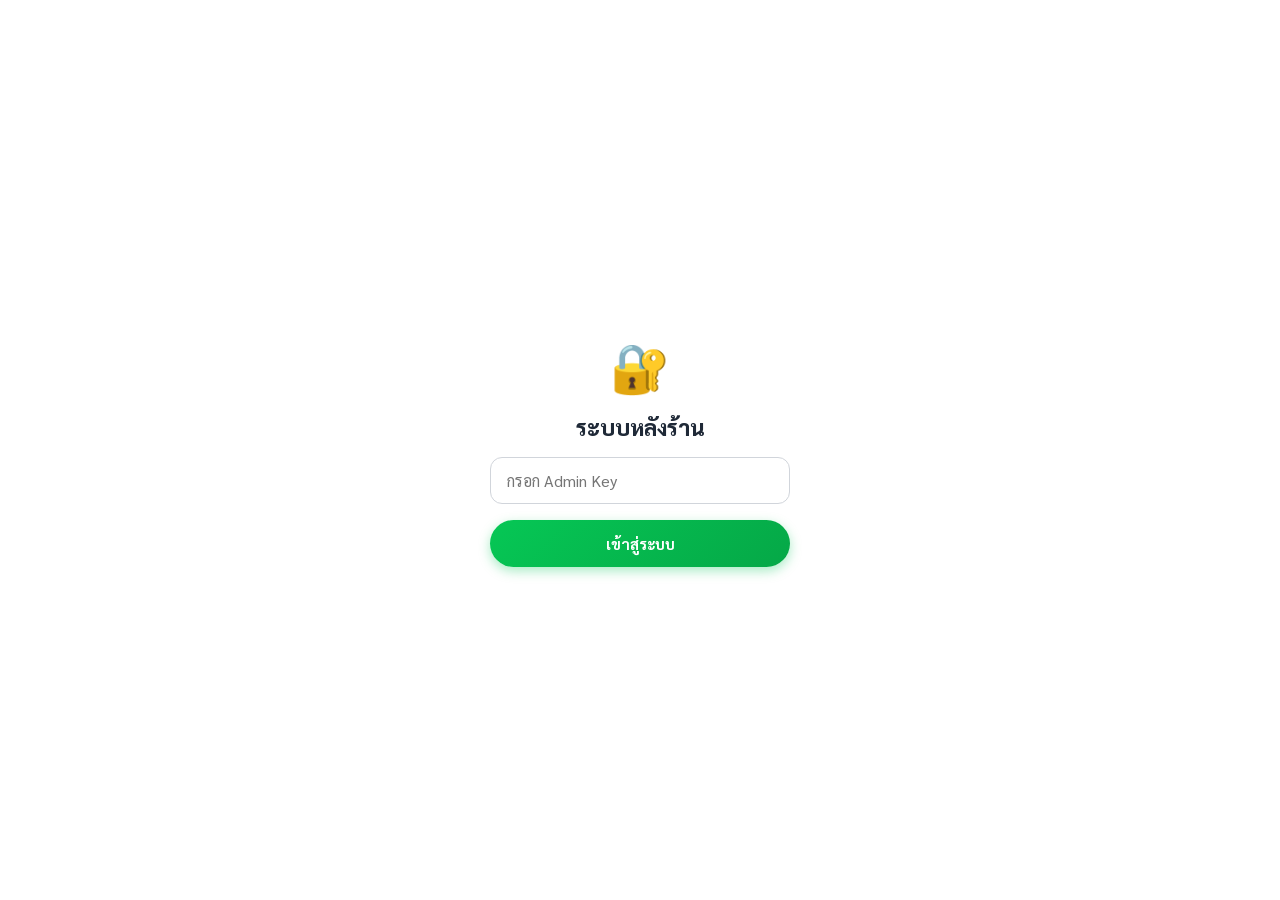
==== commit 4f0dab13: "Update admin.html" ====
--- a/admin.html
+++ b/admin.html
@@ -3,116 +3,202 @@
 <head>
   <meta charset="UTF-8">
   <meta name="viewport" content="width=device-width, initial-scale=1.0">
-  <title>จอครัว - Kitchen Display</title>
+  <title>Admin - ระบบหลังร้าน</title>
   <link rel="stylesheet" href="css/style.css">
   <style>
-    body { background: #0F1117; max-width: 100%; }
-    .kitchen-grid {
-      display: grid;
-      grid-template-columns: repeat(auto-fill, minmax(280px, 1fr));
-      gap: 16px; padding: 16px;
-    }
-    #kitchen-login {
-      position: fixed; inset: 0; background: #0F1117;
+    body { max-width: 100%; background: var(--color-gray-100); }
+    .filter-bar {
+      display: flex; gap: 8px; padding: 12px 16px;
+      background: white; align-items: center;
+      border-bottom: 1px solid var(--color-gray-100); flex-wrap: wrap;
+    }
+    .filter-date {
+      flex: 1; min-width: 140px;
+      border: 1.5px solid var(--color-gray-200, #E5E7EB);
+      border-radius: 8px; padding: 8px 10px;
+      font-family: var(--font-main); font-size: 14px; color: var(--color-gray-900);
+    }
+    .btn-refresh {
+      background: var(--color-primary); color: white;
+      border: none; border-radius: 8px;
+      padding: 8px 16px; font-family: var(--font-main);
+      font-size: 14px; font-weight: 700; cursor: pointer;
+    }
+    .tab-bar { display: flex; background: white; border-bottom: 1px solid var(--color-gray-100); }
+    .tab-btn-admin {
+      flex: 1; padding: 12px;
+      font-family: var(--font-main); font-size: 14px; font-weight: 600;
+      border: none; background: none; cursor: pointer;
+      color: var(--color-gray-500); border-bottom: 2px solid transparent;
+    }
+    .tab-btn-admin.active { color: var(--color-primary); border-bottom-color: var(--color-primary); }
+    .tab-content { display: none; }
+    .tab-content.active { display: block; }
+    .menu-admin-item {
+      background: white; border-radius: 12px;
+      padding: 14px; display: flex; align-items: center; gap: 12px;
+      box-shadow: var(--shadow-card); margin-bottom: 8px;
+    }
+    .menu-admin-img {
+      width: 52px; height: 52px; border-radius: 8px;
+      object-fit: cover; background: var(--color-gray-100);
+      flex-shrink: 0; font-size: 26px;
+      display: flex; align-items: center; justify-content: center;
+    }
+    .menu-admin-info { flex: 1; }
+    .menu-admin-name { font-weight: 700; font-size: 15px; }
+    .menu-admin-price { font-size: 13px; color: var(--color-primary-dark); font-weight: 600; }
+    .toggle-switch { position: relative; width: 48px; height: 26px; flex-shrink: 0; }
+    .toggle-switch input { opacity: 0; width: 0; height: 0; }
+    .toggle-slider {
+      position: absolute; inset: 0;
+      background: var(--color-gray-300); border-radius: 13px; cursor: pointer; transition: .2s;
+    }
+    .toggle-slider::before {
+      content: ''; position: absolute;
+      height: 20px; width: 20px; left: 3px; bottom: 3px;
+      background: white; border-radius: 50%; transition: .2s;
+      box-shadow: 0 1px 4px rgba(0,0,0,0.2);
+    }
+    input:checked + .toggle-slider { background: var(--color-primary); }
+    input:checked + .toggle-slider::before { transform: translateX(22px); }
+
+    /* ===== CANCEL MODAL ===== */
+    .cancel-modal-body { padding: 8px 0 16px; }
+    .cancel-order-info {
+      background: var(--color-gray-100); border-radius: 12px;
+      padding: 14px; margin-bottom: 16px;
+    }
+    .cancel-reason-list { display: flex; flex-direction: column; gap: 8px; margin-bottom: 16px; }
+    .cancel-reason-btn {
+      padding: 12px 16px; border-radius: 10px;
+      border: 1.5px solid var(--color-gray-200, #E5E7EB);
+      background: white; font-family: var(--font-main);
+      font-size: 14px; text-align: left; cursor: pointer;
+      transition: all 0.15s; color: var(--color-gray-700);
+    }
+    .cancel-reason-btn:hover, .cancel-reason-btn.selected {
+      border-color: var(--color-danger);
+      background: #FEF2F2; color: var(--color-danger);
+    }
+    .btn-confirm-cancel {
+      width: 100%; padding: 13px;
+      background: var(--color-danger); color: white;
+      border: none; border-radius: 12px;
+      font-family: var(--font-main); font-size: 15px; font-weight: 700;
+      cursor: pointer; transition: opacity 0.2s;
+    }
+    .btn-confirm-cancel:disabled { opacity: 0.4; cursor: not-allowed; }
+    .btn-cancel-back {
+      width: 100%; padding: 11px; margin-top: 8px;
+      background: transparent; color: var(--color-gray-500);
+      border: 1.5px solid var(--color-gray-200, #E5E7EB);
+      border-radius: 12px; font-family: var(--font-main);
+      font-size: 14px; cursor: pointer;
+    }
+
+    #admin-login {
+      position: fixed; inset: 0; background: white;
       display: flex; flex-direction: column;
       align-items: center; justify-content: center; gap: 16px;
       z-index: 999; padding: 32px;
     }
-    .kitchen-login-input {
-      width: 100%; max-width: 300px; padding: 12px 16px;
-      border: 1.5px solid rgba(255,255,255,0.2);
-      background: rgba(255,255,255,0.05);
-      border-radius: 12px; font-family: var(--font-main);
-      font-size: 16px; color: white; outline: none;
-    }
-    .kitchen-login-input:focus { border-color: var(--color-primary); }
-    .btn-kitchen-login {
-      width: 100%; max-width: 300px; padding: 14px;
-      background: var(--color-primary); color: white;
-      border: none; border-radius: 12px; font-family: var(--font-main);
-      font-size: 16px; font-weight: 700; cursor: pointer;
-    }
-    .kitchen-filter {
-      display: flex; gap: 8px; padding: 12px 16px;
-      background: rgba(255,255,255,0.05);
-      border-bottom: 1px solid rgba(255,255,255,0.05);
-      align-items: center;
-    }
-    .kfilter-btn {
-      padding: 6px 16px; border-radius: 999px;
-      font-family: var(--font-main); font-size: 13px; font-weight: 600;
-      cursor: pointer; border: 1.5px solid rgba(255,255,255,0.2);
-      background: transparent; color: rgba(255,255,255,0.6); transition: all 0.2s;
-    }
-    .kfilter-btn.active { background: var(--color-primary); border-color: var(--color-primary); color: white; }
-
-    /* ===== SOUND TOGGLE ===== */
-    .sound-toggle {
-      margin-left: auto;
-      display: flex; align-items: center; gap: 8px;
-    }
-    .sound-btn {
-      width: 40px; height: 40px; border-radius: 50%;
-      border: 1.5px solid rgba(255,255,255,0.2);
-      background: transparent; color: white;
-      font-size: 18px; cursor: pointer;
-      display: flex; align-items: center; justify-content: center;
-      transition: all 0.2s;
-    }
-    .sound-btn.on  { background: var(--color-primary); border-color: var(--color-primary); }
-    .sound-btn.off { background: rgba(239,68,68,0.3); border-color: #EF4444; }
-
-    /* ===== NEW ORDER FLASH ===== */
-    @keyframes newOrderFlash {
-      0%,100% { background: #1A1D2B; }
-      50%      { background: rgba(6,199,85,0.15); }
-    }
-    .kitchen-card.new-order {
-      animation: newOrder 0.5s ease-out, newOrderFlash 1s ease-in-out 3;
-    }
   </style>
 </head>
-<body class="kitchen-page">
-
-<!-- Login -->
-<div id="kitchen-login">
-  <div style="font-size:52px; margin-bottom:8px;">👨‍🍳</div>
-  <div style="font-size:22px; font-weight:800; color:white;">จอครัว</div>
-  <div style="font-size:14px; color:rgba(255,255,255,0.5); margin-bottom:8px;">กรอก Admin Key เพื่อเข้าใช้งาน</div>
-  <input type="password" class="kitchen-login-input" id="kitchen-key" placeholder="Admin Key">
-  <button class="btn-kitchen-login" onclick="KitchenDisplay.login()">เข้าสู่ระบบ</button>
-  <div id="kitchen-login-err" style="color:var(--color-danger);font-size:14px;display:none;">Admin Key ไม่ถูกต้อง</div>
+<body>
+
+<!-- Login Gate -->
+<div id="admin-login">
+  <div style="font-size:48px;">🔐</div>
+  <h1 style="font-size:22px; font-weight:800;">ระบบหลังร้าน</h1>
+  <input type="password" id="admin-key-input" placeholder="กรอก Admin Key"
+    style="width:100%; max-width:300px; padding:12px 16px;
+    border:1.5px solid var(--color-gray-300); border-radius:12px;
+    font-family:var(--font-main); font-size:16px;">
+  <button onclick="AdminPage.login()" class="btn btn-primary" style="max-width:300px;">เข้าสู่ระบบ</button>
+  <div id="login-error" style="color:var(--color-danger);font-size:14px;display:none;">Admin Key ไม่ถูกต้อง</div>
 </div>
 
-<!-- Kitchen UI -->
-<div id="kitchen-ui" style="display:none;">
-
-  <div class="kitchen-header">
-    <div>
-      <div class="kitchen-title">👨‍🍳 จอครัว</div>
-      <div style="font-size:12px; color:rgba(255,255,255,0.5); margin-top:2px;" id="order-count">กำลังโหลด...</div>
-    </div>
-    <div class="kitchen-clock" id="kitchen-clock">00:00</div>
-  </div>
-
-  <div class="kitchen-filter">
-    <button class="kfilter-btn active" onclick="KitchenDisplay.setFilter('active', this)">🔥 กำลังทำ</button>
-    <button class="kfilter-btn" onclick="KitchenDisplay.setFilter('paid', this)">✅ ชำระแล้ว</button>
-    <button class="kfilter-btn" onclick="KitchenDisplay.setFilter('all', this)">📋 ทั้งหมด</button>
-    <button class="kfilter-btn" onclick="KitchenDisplay.refresh()">🔄</button>
-    <!-- Sound Toggle -->
-    <div class="sound-toggle">
-      <button class="sound-btn on" id="sound-btn" onclick="KitchenDisplay.toggleSound()" title="เสียงแจ้งเตือน">
-        🔔
-      </button>
-    </div>
-  </div>
-
-  <div class="kitchen-grid" id="kitchen-grid">
-    <div class="kitchen-empty">
-      <div class="kitchen-empty-icon">✨</div>
-      <div class="kitchen-empty-text">ยังไม่มีออเดอร์</div>
-    </div>
+<!-- Admin UI -->
+<div id="admin-ui" style="display:none;">
+
+  <div class="admin-header">
+    <div class="admin-title">🏪 ระบบหลังร้าน</div>
+    <div class="admin-subtitle" id="admin-date">วันนี้</div>
+  </div>
+
+  <div class="stats-grid" id="stats-grid">
+    <div class="stat-card">
+      <div class="stat-label">ออเดอร์วันนี้</div>
+      <div class="stat-value" id="stat-orders">–</div>
+      <div class="stat-unit">รายการ</div>
+    </div>
+    <div class="stat-card">
+      <div class="stat-label">ยอดขาย</div>
+      <div class="stat-value" id="stat-revenue">–</div>
+      <div class="stat-unit">บาท</div>
+    </div>
+    <div class="stat-card">
+      <div class="stat-label">กำลังทำ</div>
+      <div class="stat-value" id="stat-cooking" style="color:var(--color-secondary)">–</div>
+      <div class="stat-unit">รายการ</div>
+    </div>
+    <div class="stat-card">
+      <div class="stat-label">เสร็จแล้ว</div>
+      <div class="stat-value" id="stat-done" style="color:var(--color-success)">–</div>
+      <div class="stat-unit">รายการ</div>
+    </div>
+  </div>
+
+  <div class="filter-bar">
+    <input type="date" class="filter-date" id="filter-date">
+    <button class="btn-refresh" onclick="AdminPage.loadOrders()">🔄 โหลด</button>
+    <a href="kitchen.html" style="background:var(--color-dark); color:white; border-radius:8px; padding:8px 14px; font-size:14px; font-weight:700;">
+      👨‍🍳 จอครัว
+    </a>
+  </div>
+
+  <div class="tab-bar">
+    <button class="tab-btn-admin active" onclick="AdminPage.switchTab('orders', this)">📋 ออเดอร์</button>
+    <button class="tab-btn-admin" onclick="AdminPage.switchTab('menu', this)">🍽️ เมนู</button>
+  </div>
+
+  <div class="tab-content active" id="tab-orders">
+    <div class="orders-section" id="orders-list" style="padding-top:16px;">
+      <div class="text-center" style="padding:40px;"><div class="loading-spinner" style="margin:0 auto;"></div></div>
+    </div>
+  </div>
+
+  <div class="tab-content" id="tab-menu">
+    <div style="padding:16px;" id="menu-admin-list">
+      <div class="text-center" style="padding:40px;"><div class="loading-spinner" style="margin:0 auto;"></div></div>
+    </div>
+  </div>
+</div>
+
+<!-- ===== CANCEL ORDER MODAL ===== -->
+<div class="modal-overlay" id="cancel-modal">
+  <div class="modal">
+    <div class="modal-handle"></div>
+    <div style="font-size:18px; font-weight:800; color:var(--color-danger); margin-bottom:4px;">❌ ยกเลิกออเดอร์</div>
+    <div style="font-size:13px; color:var(--color-gray-500); margin-bottom:16px;">กรุณาเลือกเหตุผลการยกเลิก</div>
+
+    <div class="cancel-order-info" id="cancel-order-info">
+      <!-- populated by script -->
+    </div>
+
+    <div class="cancel-reason-list" id="cancel-reason-list">
+      <button class="cancel-reason-btn" onclick="AdminPage.selectReason(this, 'ลูกค้าขอยกเลิก')">👤 ลูกค้าขอยกเลิก</button>
+      <button class="cancel-reason-btn" onclick="AdminPage.selectReason(this, 'วัตถุดิบหมด')">🥩 วัตถุดิบหมด</button>
+      <button class="cancel-reason-btn" onclick="AdminPage.selectReason(this, 'สั่งซ้ำ / สั่งผิด')">🔁 สั่งซ้ำ / สั่งผิด</button>
+      <button class="cancel-reason-btn" onclick="AdminPage.selectReason(this, 'ร้านปิด')">🚫 ร้านปิด</button>
+      <button class="cancel-reason-btn" onclick="AdminPage.selectReason(this, 'อื่นๆ')">📝 อื่นๆ</button>
+    </div>
+
+    <button class="btn-confirm-cancel" id="btn-confirm-cancel" disabled onclick="AdminPage.confirmCancel()">
+      ยืนยันยกเลิกออเดอร์
+    </button>
+    <button class="btn-cancel-back" onclick="AdminPage.closeCancel()">กลับ</button>
   </div>
 </div>
 
@@ -120,277 +206,218 @@
 <script src="js/api.js"></script>
 <script src="js/app.js"></script>
 <script>
-const KitchenDisplay = (() => {
+const AdminPage = (() => {
   let adminKey = '';
-  let allOrders = [];
-  let currentFilter = 'active';
-  let refreshTimer = null;
-  let soundEnabled = true;
-  let knownOrderIds = new Set(); // เก็บ ID ออเดอร์ที่เคยเห็นแล้ว
-  let audioCtx = null;
-  let isFirstLoad = true;
-
-  // ===== SOUND ENGINE (Web Audio API — ไม่ต้องใช้ไฟล์เสียง) =====
-  function getAudioCtx() {
-    if (!audioCtx) audioCtx = new (window.AudioContext || window.webkitAudioContext)();
-    return audioCtx;
-  }
-
-  function playSound(type) {
-    if (!soundEnabled) return;
-    try {
-      const ctx = getAudioCtx();
-
-      if (type === 'newOrder') {
-        // เสียง "ติ้ง ติ้ง ติ้ง" 3 ครั้ง
-        [0, 0.25, 0.5].forEach(delay => {
-          const osc = ctx.createOscillator();
-          const gain = ctx.createGain();
-          osc.connect(gain);
-          gain.connect(ctx.destination);
-          osc.frequency.value = 880;
-          osc.type = 'sine';
-          gain.gain.setValueAtTime(0, ctx.currentTime + delay);
-          gain.gain.linearRampToValueAtTime(0.4, ctx.currentTime + delay + 0.01);
-          gain.gain.exponentialRampToValueAtTime(0.001, ctx.currentTime + delay + 0.3);
-          osc.start(ctx.currentTime + delay);
-          osc.stop(ctx.currentTime + delay + 0.3);
-        });
-
-      } else if (type === 'urgent') {
-        // เสียงแจ้งเตือนเร่งด่วน — สูงต่ำสลับกัน
-        [0, 0.2, 0.4, 0.6].forEach((delay, i) => {
-          const osc = ctx.createOscillator();
-          const gain = ctx.createGain();
-          osc.connect(gain);
-          gain.connect(ctx.destination);
-          osc.frequency.value = i % 2 === 0 ? 1000 : 700;
-          osc.type = 'square';
-          gain.gain.setValueAtTime(0, ctx.currentTime + delay);
-          gain.gain.linearRampToValueAtTime(0.15, ctx.currentTime + delay + 0.01);
-          gain.gain.exponentialRampToValueAtTime(0.001, ctx.currentTime + delay + 0.18);
-          osc.start(ctx.currentTime + delay);
-          osc.stop(ctx.currentTime + delay + 0.18);
-        });
-
-      } else if (type === 'done') {
-        // เสียง "ป๊อป" เบาๆ เมื่อทำเสร็จ
-        const osc = ctx.createOscillator();
-        const gain = ctx.createGain();
-        osc.connect(gain);
-        gain.connect(ctx.destination);
-        osc.frequency.setValueAtTime(600, ctx.currentTime);
-        osc.frequency.exponentialRampToValueAtTime(300, ctx.currentTime + 0.2);
-        osc.type = 'sine';
-        gain.gain.setValueAtTime(0.3, ctx.currentTime);
-        gain.gain.exponentialRampToValueAtTime(0.001, ctx.currentTime + 0.2);
-        osc.start(ctx.currentTime);
-        osc.stop(ctx.currentTime + 0.2);
-      }
-    } catch(e) {
-      console.warn('Sound error:', e);
-    }
-  }
-
-  function toggleSound() {
-    soundEnabled = !soundEnabled;
-    const btn = document.getElementById('sound-btn');
-    btn.textContent = soundEnabled ? '🔔' : '🔕';
-    btn.className = `sound-btn ${soundEnabled ? 'on' : 'off'}`;
-
-    // ทดสอบเสียงเมื่อเปิด
-    if (soundEnabled) playSound('newOrder');
-  }
-
-  // ===== CLOCK =====
-  function startClock() {
-    function tick() {
-      const el = document.getElementById('kitchen-clock');
-      if (el) el.textContent = new Date().toLocaleTimeString('th-TH', {
-        hour: '2-digit', minute: '2-digit', second: '2-digit', hour12: false
-      });
-    }
-    tick();
-    setInterval(tick, 1000);
-  }
+  let cancelOrderId = null;
+  let cancelReason = null;
+
+  const STATUS_LABELS = {
+    pending:   { label: 'รอยืนยัน',  badge: 'badge-pending', next: 'cooking', nextLabel: '▶ เริ่มทำ' },
+    paid:      { label: 'ชำระแล้ว',  badge: 'badge-paid',    next: 'cooking', nextLabel: '▶ เริ่มทำ' },
+    cooking:   { label: 'กำลังทำ',   badge: 'badge-cooking', next: 'done',    nextLabel: '✅ เสร็จแล้ว' },
+    done:      { label: 'เสร็จแล้ว', badge: 'badge-done',    next: null,      nextLabel: '' },
+    cancelled: { label: 'ยกเลิกแล้ว',badge: 'badge-danger',  next: null,      nextLabel: '' },
+  };
 
   // ===== LOGIN =====
   function login() {
-    const key = document.getElementById('kitchen-key').value.trim();
+    const key = document.getElementById('admin-key-input').value.trim();
     if (!key) return;
     adminKey = key;
+    APP_CONFIG.ADMIN_KEY = key;
     API.getSalesReport(key).then(() => {
-      document.getElementById('kitchen-login').style.display = 'none';
-      document.getElementById('kitchen-ui').style.display = 'block';
-      startClock();
-      loadOrders();
-      refreshTimer = setInterval(loadOrders, 20000);
+      document.getElementById('admin-login').style.display = 'none';
+      document.getElementById('admin-ui').style.display = 'block';
+      loadAll();
     }).catch(() => {
-      document.getElementById('kitchen-login-err').style.display = 'block';
+      document.getElementById('login-error').style.display = 'block';
       adminKey = '';
     });
   }
 
+  function loadAll() {
+    const today = new Date().toISOString().slice(0, 10);
+    document.getElementById('filter-date').value = today;
+    document.getElementById('admin-date').textContent = formatDate(today);
+    loadOrders();
+    loadMenu();
+  }
+
   // ===== LOAD ORDERS =====
   async function loadOrders() {
+    const date = document.getElementById('filter-date').value;
+    const container = document.getElementById('orders-list');
+    container.innerHTML = `<div class="text-center" style="padding:40px;"><div class="loading-spinner" style="margin:0 auto;"></div></div>`;
+
     try {
-      const result = await API.getOrders(adminKey, '');
-      const newOrders = result.orders || [];
-
-      // ตรวจหาออเดอร์ใหม่ที่เพิ่งเข้ามา
-      if (!isFirstLoad) {
-        const newActiveOrders = newOrders.filter(o =>
-          (o.status === 'paid' || o.status === 'cooking') &&
-          !knownOrderIds.has(o.orderId)
-        );
-
-        if (newActiveOrders.length > 0) {
-          // มีออเดอร์ใหม่ — เล่นเสียงและ highlight
-          playSound('newOrder');
-          newActiveOrders.forEach(o => {
-            // จะ highlight card หลัง render
-            setTimeout(() => {
-              const card = document.getElementById('kcard-' + o.orderId);
-              if (card) card.classList.add('new-order');
-            }, 100);
-          });
-        }
+      const result = await API.getOrders(adminKey, date);
+      const { orders, stats } = result;
+
+      document.getElementById('stat-orders').textContent = stats.totalOrders;
+      document.getElementById('stat-revenue').textContent = Math.round(stats.totalRevenue).toLocaleString('th-TH');
+      document.getElementById('stat-cooking').textContent = orders.filter(o => o.status === 'cooking').length;
+      document.getElementById('stat-done').textContent = orders.filter(o => o.status === 'done').length;
+
+      if (orders.length === 0) {
+        container.innerHTML = `<div class="text-center" style="padding:60px; color:var(--color-gray-500);">ไม่มีออเดอร์วันนี้</div>`;
+        return;
       }
 
-      // ตรวจหาออเดอร์เร่งด่วน (รอเกิน 15 นาที)
-      const urgentOrders = newOrders.filter(o => {
-        const ageMin = Math.floor((Date.now() - new Date(o.createdAt)) / 60000);
-        return ageMin >= 15 && (o.status === 'paid' || o.status === 'cooking');
-      });
-      if (!isFirstLoad && urgentOrders.length > 0) {
-        playSound('urgent');
-      }
-
-      // อัปเดต known IDs
-      newOrders.forEach(o => knownOrderIds.add(o.orderId));
-      allOrders = newOrders;
-      isFirstLoad = false;
-      renderOrders();
-
-    } catch (err) {
-      console.error('Load orders error:', err);
-    }
-  }
-
-  // ===== RENDER =====
-  function renderOrders() {
-    const grid = document.getElementById('kitchen-grid');
-    const countEl = document.getElementById('order-count');
-
-    let filtered;
-    if (currentFilter === 'active') {
-      filtered = allOrders.filter(o => o.status === 'cooking' || o.status === 'paid');
-    } else if (currentFilter === 'paid') {
-      filtered = allOrders.filter(o => o.status === 'paid');
-    } else {
-      filtered = allOrders.filter(o => o.status !== 'done');
-    }
-
-    filtered.sort((a, b) => new Date(a.createdAt) - new Date(b.createdAt));
-
-    const cookingCount = allOrders.filter(o => o.status === 'cooking').length;
-    const waitCount = allOrders.filter(o => o.status === 'paid').length;
-    countEl.textContent = `🔥 กำลังทำ: ${cookingCount} · ⏳ รอทำ: ${waitCount}`;
-
-    if (filtered.length === 0) {
-      grid.innerHTML = `
-        <div class="kitchen-empty" style="grid-column:1/-1;">
-          <div class="kitchen-empty-icon">✨</div>
-          <div class="kitchen-empty-text">ไม่มีออเดอร์ที่ต้องทำ</div>
-          <div style="font-size:14px; color:rgba(255,255,255,0.3); margin-top:8px;">รีเฟรชทุก 20 วินาที</div>
+      container.innerHTML = orders.map(o => {
+        const s = STATUS_LABELS[o.status] || STATUS_LABELS.pending;
+        const items = (o.items || []).map(i => `${i.menuName} × ${i.quantity}`).join(', ');
+        const isCancelled = o.status === 'cancelled';
+        const isDone = o.status === 'done';
+
+        return `
+          <div class="order-card status-${o.status}" id="oc-${o.orderId}"
+            style="${isCancelled ? 'opacity:0.55;' : ''}">
+            <div class="order-card-header">
+              <div>
+                <div class="order-card-id">#${o.orderId}</div>
+                <div class="order-card-time">${formatTime(o.createdAt)} · ${o.customerName}</div>
+              </div>
+              <span class="status-badge ${s.badge}">${s.label}</span>
+            </div>
+            <div class="order-card-body">
+              <div class="order-card-items">${items}</div>
+              ${o.note ? `<div style="font-size:12px;color:var(--color-gray-500);margin-top:4px;">📝 ${o.note}</div>` : ''}
+              ${o.cancelReason ? `<div style="font-size:12px;color:var(--color-danger);margin-top:4px;">❌ ${o.cancelReason}</div>` : ''}
+              <div class="order-card-total">${formatPrice(o.totalPrice)}
+                <span style="font-size:12px;font-weight:400;color:${o.paymentStatus==='paid'?'var(--color-success)':'var(--color-warning)'}">
+                  · ${o.paymentStatus === 'paid' ? '✅ ชำระแล้ว' : '⏳ รอชำระ'}
+                </span>
+              </div>
+            </div>
+            <div class="order-card-footer">
+              ${s.next ? `<button class="btn-sm btn-sm-primary" onclick="AdminPage.updateStatus('${o.orderId}','${s.next}')">${s.nextLabel}</button>` : ''}
+              ${!isCancelled && !isDone ? `
+                <button class="btn-sm" style="background:#FEE2E2; color:var(--color-danger); border:none;"
+                  onclick="AdminPage.openCancel('${o.orderId}', '${o.customerName}', '${formatPrice(o.totalPrice)}')">
+                  ❌ ยกเลิก
+                </button>` : ''}
+              <button class="btn-sm btn-sm-outline" onclick="AdminPage.loadOrders()">🔄</button>
+            </div>
+          </div>
+        `;
+      }).join('');
+
+    } catch(err) {
+      container.innerHTML = `<div class="text-center" style="padding:40px; color:var(--color-danger);">โหลดไม่สำเร็จ: ${err.message}</div>`;
+    }
+  }
+
+  // ===== LOAD MENU =====
+  async function loadMenu() {
+    const container = document.getElementById('menu-admin-list');
+    try {
+      const result = await API.getMenu(true);
+      container.innerHTML = (result.items || []).map(item => `
+        <div class="menu-admin-item">
+          <div class="menu-admin-img">
+            ${item.image_url ? `<img src="${item.image_url}" alt="${item.name}" style="width:52px;height:52px;object-fit:cover;border-radius:8px;">` : '🍽️'}
+          </div>
+          <div class="menu-admin-info">
+            <div class="menu-admin-name">${item.name}</div>
+            <div class="menu-admin-price">${formatPrice(item.price)}</div>
+          </div>
+          <label class="toggle-switch">
+            <input type="checkbox" ${item.status === 'active' ? 'checked' : ''}
+              onchange="AdminPage.toggleMenu('${item.id}', this.checked)">
+            <span class="toggle-slider"></span>
+          </label>
         </div>
-      `;
-      return;
-    }
-
-    grid.innerHTML = filtered.map(order => {
-      const ageMin = Math.floor((Date.now() - new Date(order.createdAt)) / 60000);
-      const isUrgent = ageMin >= 15;
-      return `
-        <div class="kitchen-card ${isUrgent ? 'urgent' : ''}" id="kcard-${order.orderId}">
-          <div class="kitchen-card-header">
-            <div>
-              <div class="kitchen-order-id">#${order.orderId}</div>
-              <div class="kitchen-order-time">${order.customerName} · ${ageMin} นาที ${isUrgent ? '⚠️' : ''}</div>
-            </div>
-            <span class="status-badge ${order.status === 'cooking' ? 'badge-cooking' : 'badge-paid'}">
-              ${order.status === 'cooking' ? '🔥 กำลังทำ' : '✅ ชำระแล้ว'}
-            </span>
-          </div>
-          <div class="kitchen-card-body">
-            ${(order.items || []).map(item => `
-              <div class="kitchen-item">
-                <div class="kitchen-item-qty">${item.quantity}</div>
-                <div class="kitchen-item-name">${item.menuName}</div>
-              </div>
-            `).join('')}
-            ${order.note ? `
-              <div style="margin-top:10px; padding:8px; background:rgba(255,255,255,0.06); border-radius:8px; font-size:13px; color:rgba(255,255,255,0.7);">
-                📝 ${order.note}
-              </div>` : ''}
-          </div>
-          <div class="kitchen-card-footer" style="display:flex; gap:8px;">
-            ${order.status === 'paid' ? `
-              <button onclick="KitchenDisplay.startCooking('${order.orderId}')"
-                style="flex:1; padding:10px; background:rgba(255,107,53,0.8); color:white; border:none; border-radius:8px; font-family:var(--font-main); font-size:14px; font-weight:700; cursor:pointer;">
-                🔥 เริ่มทำ
-              </button>` : ''}
-            <button class="btn-done" style="${order.status === 'paid' ? 'flex:1;' : ''}"
-              onclick="KitchenDisplay.markDone('${order.orderId}')">
-              ✅ เสร็จแล้ว
-            </button>
-          </div>
-        </div>
-      `;
-    }).join('');
-  }
-
-  // ===== ACTIONS =====
-  async function startCooking(orderId) {
+      `).join('');
+    } catch(err) {
+      container.innerHTML = `<div style="color:var(--color-danger);">โหลดเมนูไม่สำเร็จ</div>`;
+    }
+  }
+
+  // ===== UPDATE STATUS =====
+  async function updateStatus(orderId, status) {
     try {
-      await API.updateOrderStatus(adminKey, orderId, 'cooking');
-      await loadOrders();
-    } catch(err) { alert('เกิดข้อผิดพลาด: ' + err.message); }
-  }
-
-  async function markDone(orderId) {
-    const card = document.getElementById('kcard-' + orderId);
-    if (card) { card.style.opacity = '0.5'; card.style.transform = 'scale(0.96)'; }
+      await API.updateOrderStatus(adminKey, orderId, status);
+      Toast.success('อัปเดตสถานะแล้ว');
+      loadOrders();
+    } catch(err) { Toast.error('เกิดข้อผิดพลาด: ' + err.message); }
+  }
+
+  async function toggleMenu(menuId, isActive) {
     try {
-      await API.updateOrderStatus(adminKey, orderId, 'done');
-      playSound('done'); // เสียงเมื่อทำเสร็จ
-      await loadOrders();
+      await API.updateMenuStatus(adminKey, menuId, isActive ? 'active' : 'inactive');
+      Toast.success(isActive ? 'เปิดใช้งานเมนูแล้ว' : 'ปิดเมนูแล้ว');
+    } catch(err) { Toast.error('เกิดข้อผิดพลาด'); loadMenu(); }
+  }
+
+  // ===== CANCEL ORDER =====
+  function openCancel(orderId, customerName, total) {
+    cancelOrderId = orderId;
+    cancelReason = null;
+    document.getElementById('cancel-order-info').innerHTML = `
+      <div style="font-size:13px; color:var(--color-gray-500); margin-bottom:6px;">ออเดอร์ที่จะยกเลิก</div>
+      <div style="font-weight:700; font-size:15px;">#${orderId}</div>
+      <div style="font-size:13px; color:var(--color-gray-600, #4B5563); margin-top:2px;">
+        ${customerName} · ${total}
+      </div>
+    `;
+    // Reset reason buttons
+    document.querySelectorAll('.cancel-reason-btn').forEach(b => b.classList.remove('selected'));
+    document.getElementById('btn-confirm-cancel').disabled = true;
+    document.getElementById('cancel-modal').classList.add('show');
+  }
+
+  function selectReason(btn, reason) {
+    cancelReason = reason;
+    document.querySelectorAll('.cancel-reason-btn').forEach(b => b.classList.remove('selected'));
+    btn.classList.add('selected');
+    document.getElementById('btn-confirm-cancel').disabled = false;
+  }
+
+  async function confirmCancel() {
+    if (!cancelOrderId || !cancelReason) return;
+    const btn = document.getElementById('btn-confirm-cancel');
+    btn.disabled = true;
+    btn.textContent = 'กำลังยกเลิก...';
+
+    try {
+      await API.updateOrderStatus(adminKey, cancelOrderId, 'cancelled');
+      Toast.success(`ยกเลิกออเดอร์ #${cancelOrderId} แล้ว`);
+      closeCancel();
+      loadOrders();
     } catch(err) {
-      if (card) { card.style.opacity = '1'; card.style.transform = ''; }
-      alert('เกิดข้อผิดพลาด: ' + err.message);
-    }
-  }
-
-  function setFilter(filter, btn) {
-    currentFilter = filter;
-    document.querySelectorAll('.kfilter-btn').forEach(b => b.classList.remove('active'));
+      Toast.error('ยกเลิกไม่สำเร็จ: ' + err.message);
+      btn.disabled = false;
+      btn.textContent = 'ยืนยันยกเลิกออเดอร์';
+    }
+  }
+
+  function closeCancel() {
+    document.getElementById('cancel-modal').classList.remove('show');
+    cancelOrderId = null;
+    cancelReason = null;
+  }
+
+  function switchTab(tab, btn) {
+    document.querySelectorAll('.tab-btn-admin').forEach(b => b.classList.remove('active'));
+    document.querySelectorAll('.tab-content').forEach(t => t.classList.remove('active'));
     btn.classList.add('active');
-    renderOrders();
-  }
-
-  function refresh() { loadOrders(); }
+    document.getElementById('tab-' + tab).classList.add('active');
+  }
+
+  // Auto-refresh ทุก 30 วินาที
+  setInterval(() => { if (adminKey) loadOrders(); }, 30000);
 
   document.addEventListener('DOMContentLoaded', () => {
-    document.getElementById('kitchen-key').addEventListener('keydown', e => {
+    document.getElementById('admin-key-input').addEventListener('keydown', e => {
       if (e.key === 'Enter') login();
     });
-    // Unlock AudioContext on first user interaction
-    document.addEventListener('click', () => {
-      if (!audioCtx) getAudioCtx();
-    }, { once: true });
+    // ปิด modal เมื่อกด overlay
+    document.getElementById('cancel-modal').addEventListener('click', function(e) {
+      if (e.target === this) closeCancel();
+    });
   });
 
-  return { login, loadOrders, startCooking, markDone, setFilter, refresh, toggleSound };
+  return { login, loadOrders, loadMenu, updateStatus, toggleMenu, switchTab, openCancel, selectReason, confirmCancel, closeCancel };
 })();
 </script>
 </body>
